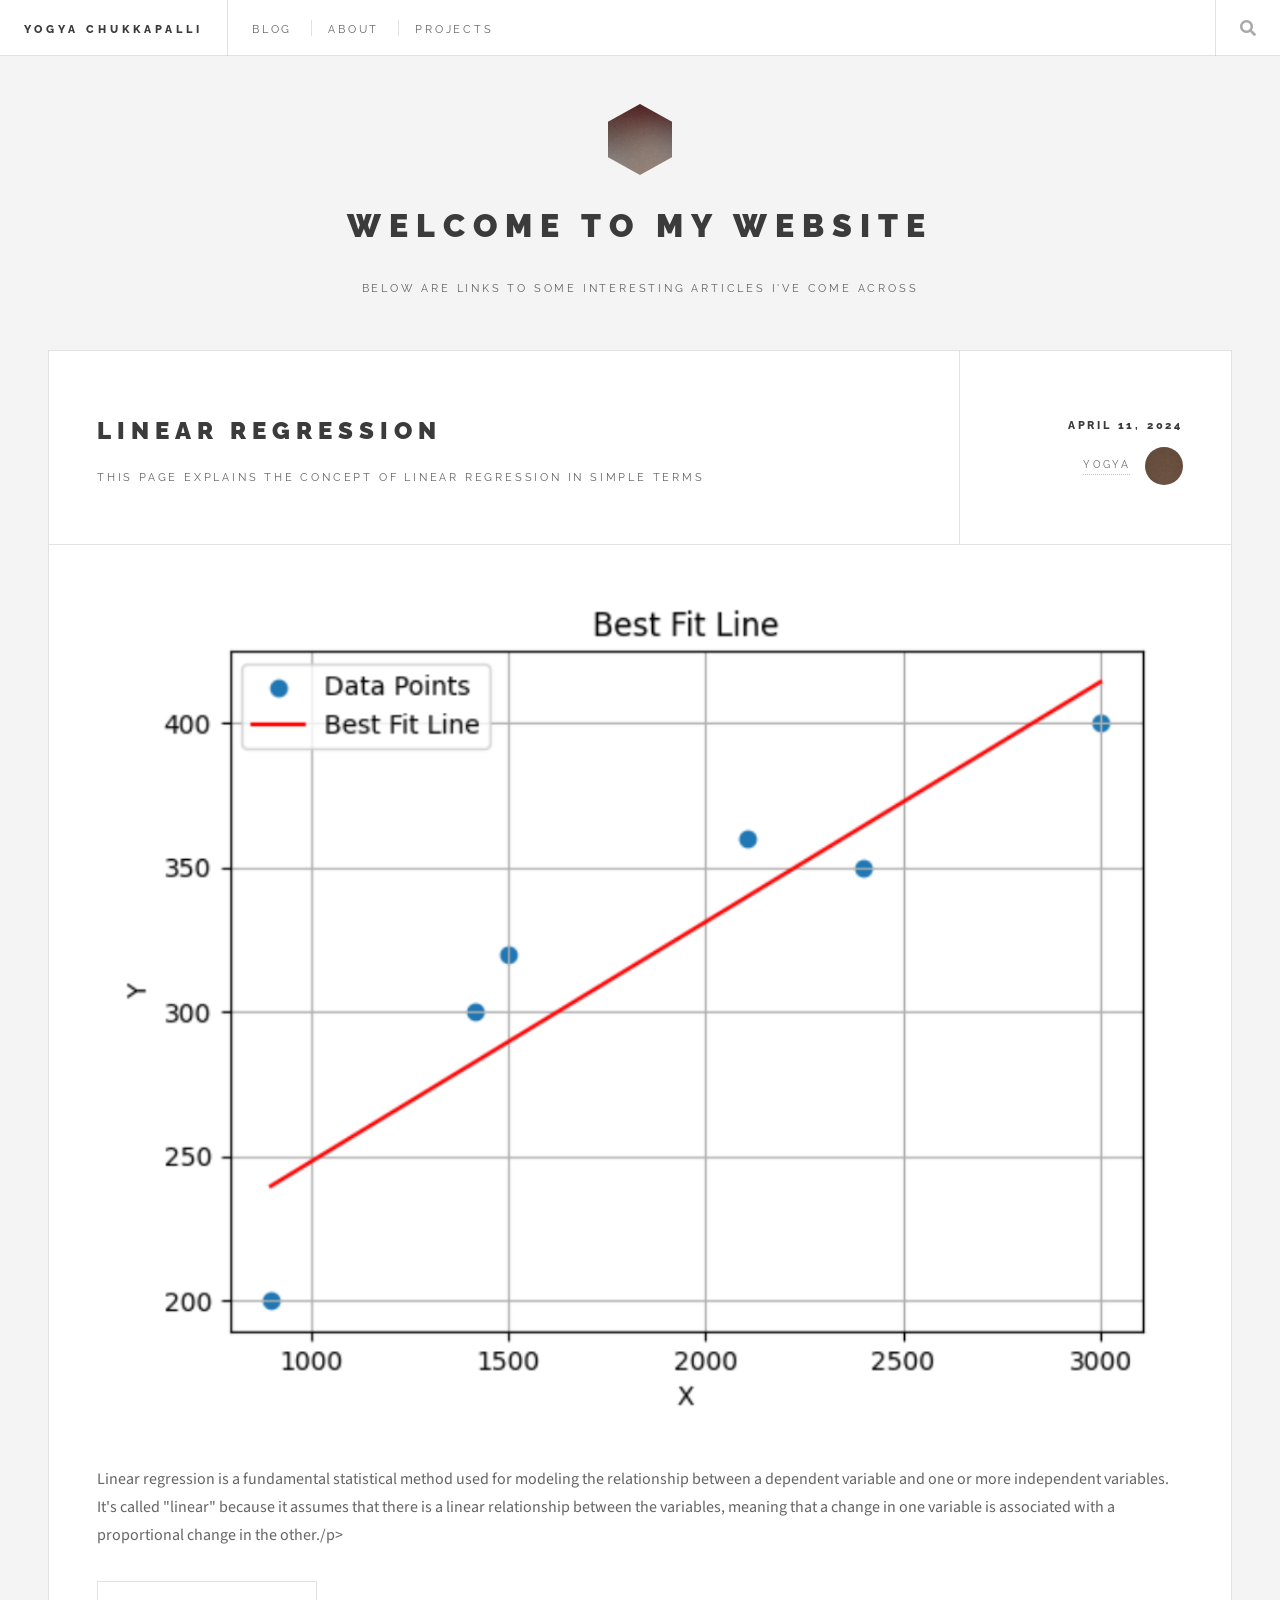
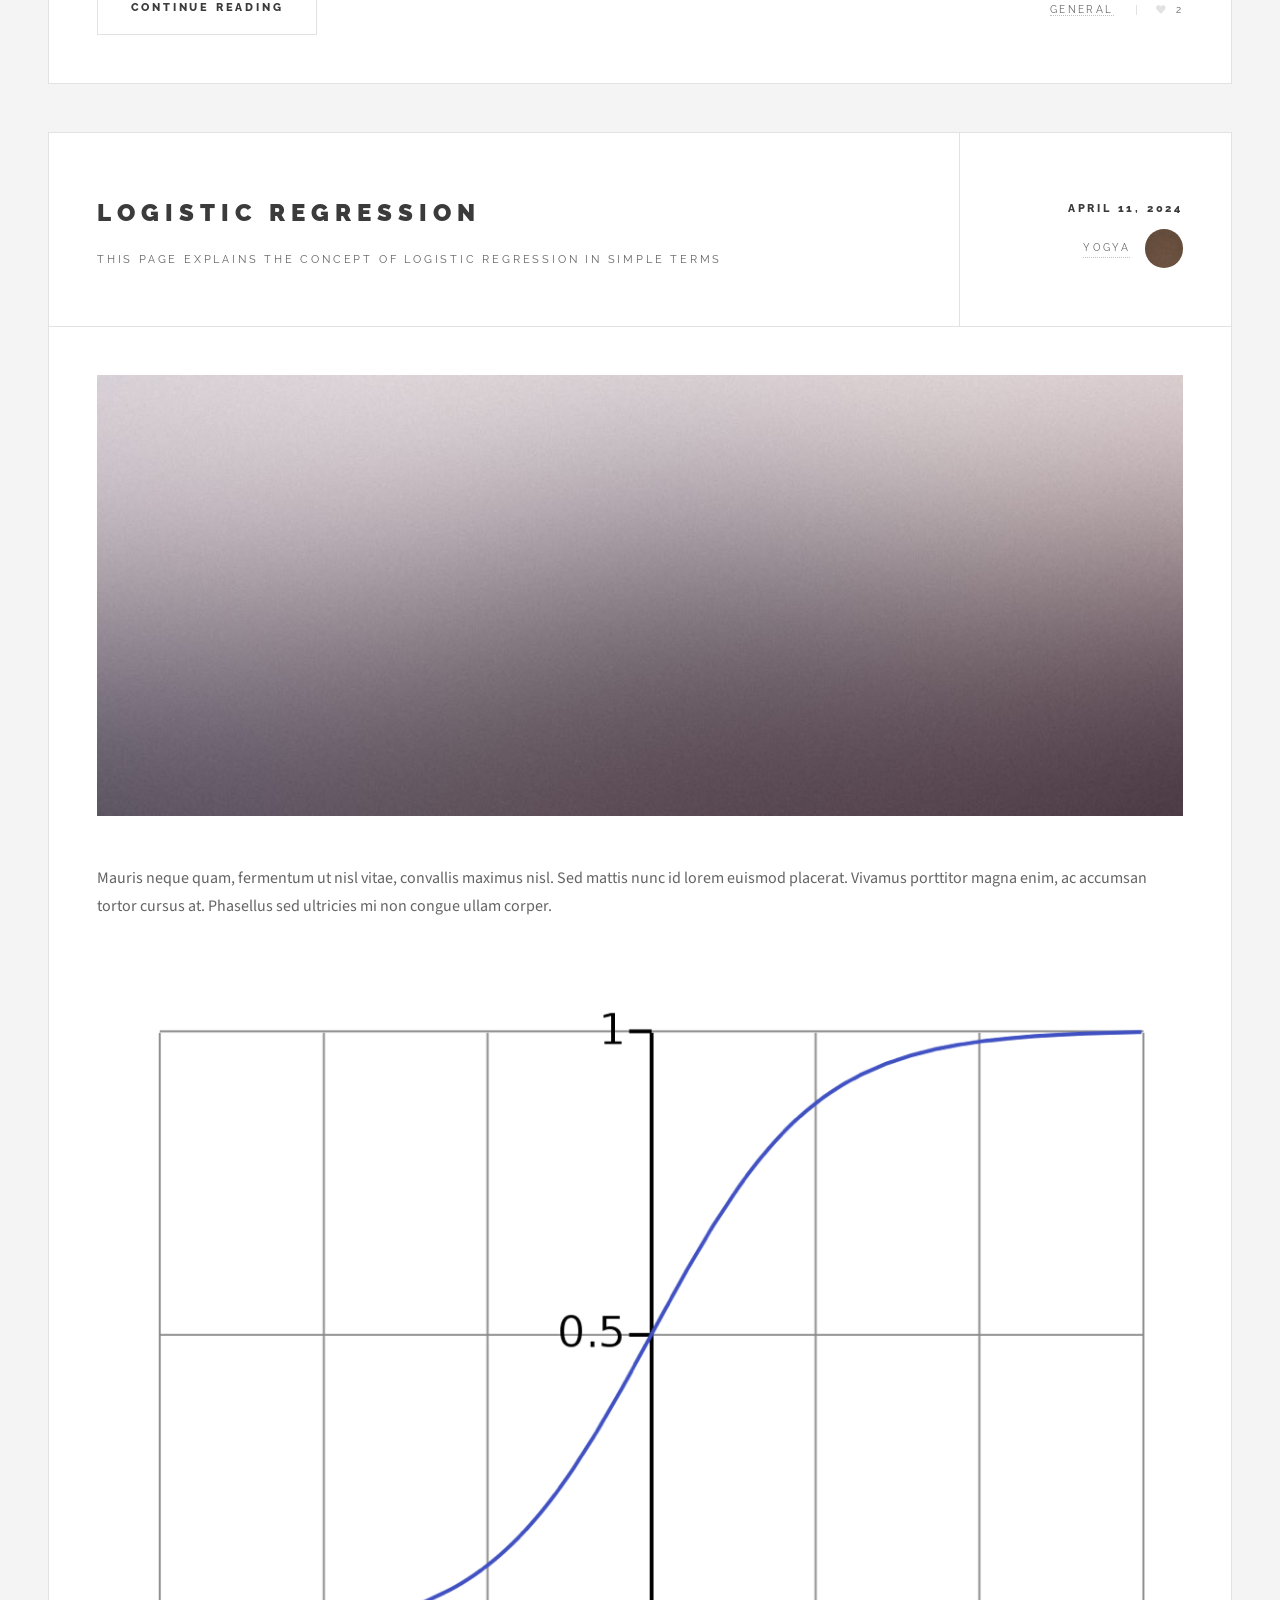
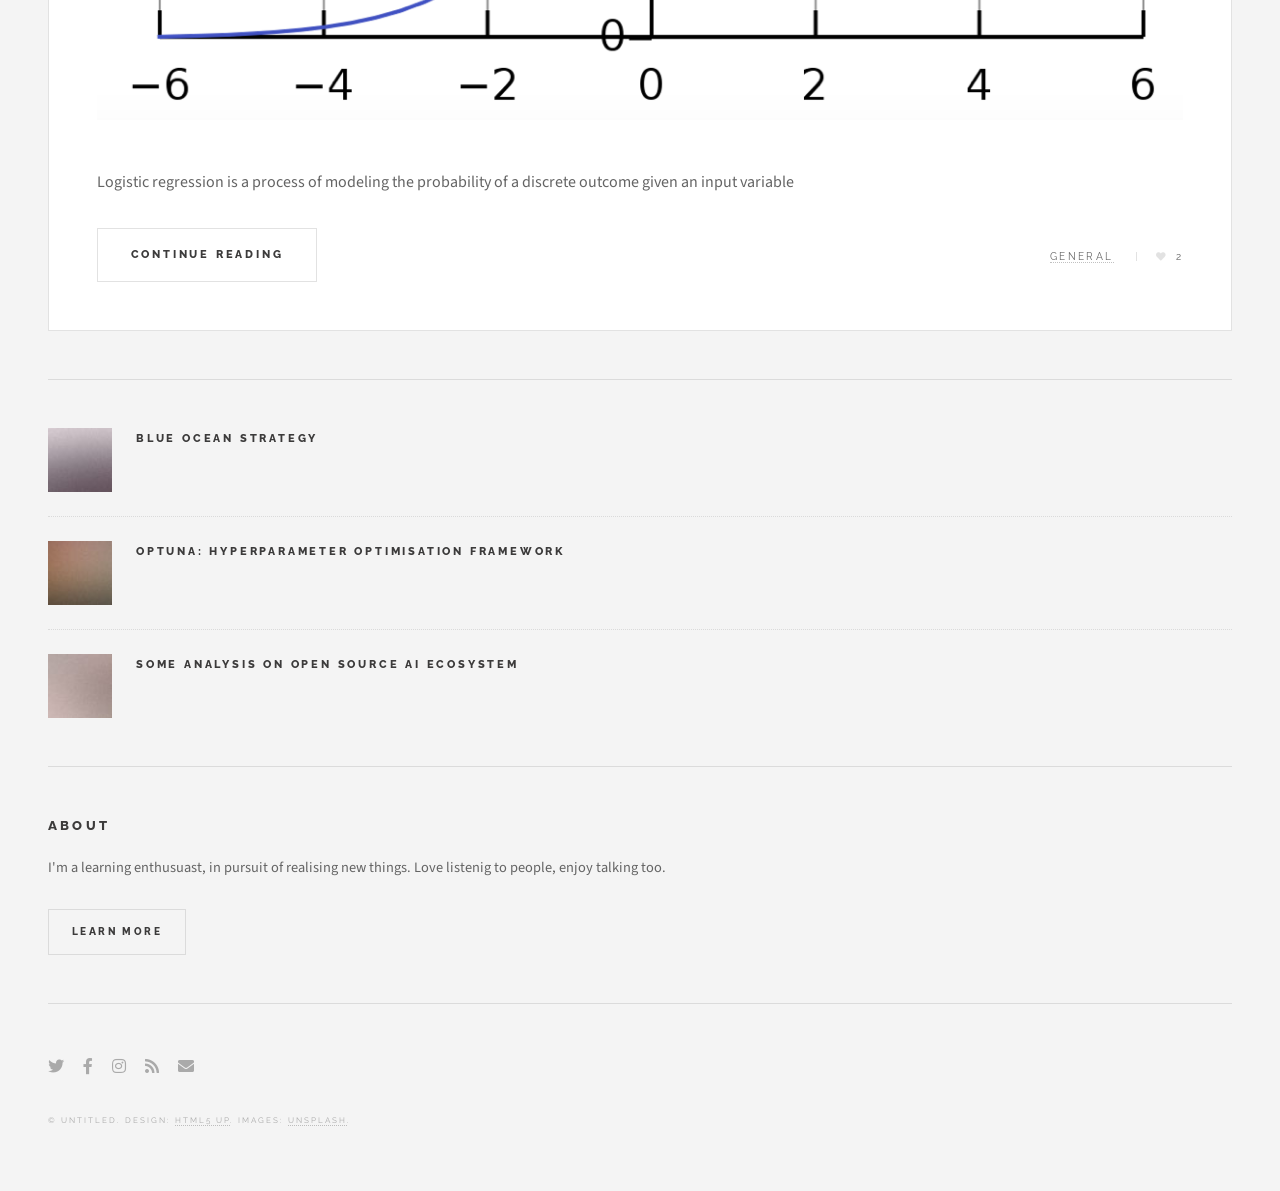
==== index.html @ 1f5ee99d "Update index.html" ====
<!DOCTYPE HTML>
<!--
	Future Imperfect by HTML5 UP
	html5up.net | @ajlkn
	Free for personal and commercial use under the CCA 3.0 license (html5up.net/license)
-->
<html>
	<head>
		<title>Yogya's Website</title>
		<meta charset="utf-8" />
		<meta name="viewport" content="width=device-width, initial-scale=1, user-scalable=no" />
		<link rel="stylesheet" href="assets/css/main.css" />
	</head>
	<body class="is-preload">

		<!-- Wrapper -->
			<div id="wrapper">

				<!-- Header -->
					<header id="header">
						<h1><a href="index.html">Yogya Chukkapalli</a></h1>
						<nav class="links">
							<ul>
								<li><a href="single.html">Blog</a></li>
								<li><a href="about.html">About</a></li>
								<li><a href="#">Projects</a></li>
							</ul>
						</nav>
						<nav class="main">
							<ul>
								<li class="search">
									<a class="fa-search" href="#search">Search</a>
									<form id="search" method="get" action="#">
										<input type="text" name="query" placeholder="Search" />
									</form>
								</li>
							</ul>
						</nav>
					</header>


				<!-- Main -->
					<div id="main">

						<!-- Post -->
							<article class="post">
								<header>
									<div class="title">
										<h2><a href="blog/eecsLinearRegression.html">Linear Regression</a></h2>
										<p>This page explains the concept of linear regression in simple terms</p>
									</div>
									<div class="meta">
										<time class="published" datetime="2024-04-11">April 11, 2024</time>
										<a href="#" class="author"><span class="name">Yogya</span><img src="images/avatar.jpg" alt="" /></a>
									</div>
								</header>
								<a href="blog/eecsLinearRegression.html" class="image featured"><img src="images/Lec1Plot2.png" alt="" /></a>
								<p>Linear regression is a fundamental statistical method used for modeling the relationship between a dependent variable and one or more independent variables. It's called "linear" because it assumes that there is a linear relationship between the variables, meaning that a change in one variable is associated with a proportional change in the other./p>
								<footer>
									<ul class="actions">
										<li><a href="blog/eecsLinearRegression.html" class="button large">Continue Reading</a></li>
									</ul>
									<ul class="stats">
										<li><a href="#">General</a></li>
										<li><a href="#" class="icon solid fa-heart">2</a></li>
									</ul>
								</footer>
							</article>
							<article class="post">
								<header>
									<div class="title">
										<h2><a href="blog/eecsLogisticRegression.html">Logistic Regression</a></h2>
										<p>This page explains the concept of logistic regression in simple terms</p>
									</div>
									<div class="meta">
										<time class="published" datetime="2024-04-11">April 11, 2024</time>
										<a href="#" class="author"><span class="name">Yogya</span><img src="images/avatar.jpg" alt="" /></a>
									</div>
								</header>
								<a href="single.html" class="image featured"><img src="images/pic02.jpg" alt="" /></a>
								<p>Mauris neque quam, fermentum ut nisl vitae, convallis maximus nisl. Sed mattis nunc id lorem euismod placerat. Vivamus porttitor magna enim, ac accumsan tortor cursus at. Phasellus sed ultricies mi non congue ullam corper.</p>
								<a href="blog/eecsLogisticRegression.html" class="image featured"><img src="images/Lec2Fig2.png" alt="sigmoid function" /></a>
								<p>Logistic regression is a process of modeling the probability of a discrete outcome given an input variable</p>
								<footer>
									<ul class="actions">
										<li><a href="blog/eecsLogisticRegression.html" class="button large">Continue Reading</a></li>
									</ul>
									<ul class="stats">
										<li><a href="#">General</a></li>
										<li><a href="#" class="icon solid fa-heart">2</a></li>
									</ul>
								</footer>
							</article>

				<!-- Sidebar -->
					<section id="sidebar">

						<!-- Intro -->
							<section id="intro">
								<a href="#" class="logo"><img src="images/logo.jpg" alt="" /></a>
								<header>
									<h2>Welcome to my website</h2>
									<p>Below are links to some interesting articles I've come across</a></p>
								</header>
							</section>

						<!-- Posts List -->
							<section>
								<ul class="posts">
									<li>
										<article>
											<header>
												<h3><a href="https://hbr.org/2004/10/blue-ocean-strategy">Blue Ocean Strategy</a></h3>
											</header>
											<a href="https://hbr.org/2004/10/blue-ocean-strategy" class="image"><img src="images/pic08.jpg" alt="" /></a>
										</article>
									</li>
									<li>
										<article>
											<header>
												<h3><a href="https://optuna.org">Optuna: Hyperparameter optimisation framework</a></h3>
											</header>
											<a href="https://optuna.org" class="image"><img src="images/pic09.jpg" alt="" /></a>
										</article>
									</li>
									<li>
										<article>
											<header>
												<h3><a href="https://huyenchip.com/2024/03/14/ai-oss.html">Some analysis on open source AI ecosystem</a></h3>
											</header>
											<a href="https://huyenchip.com/2024/03/14/ai-oss.html" class="image"><img src="images/pic10.jpg" alt="" /></a>
										</article>
									</li>
								</ul>
							</section>

						<!-- About -->
							<section class="blurb">
								<h2>About</h2>
								<p>I'm a learning enthusuast, in pursuit of realising new things. Love listenig to people, enjoy talking too.</p>
								<ul class="actions">
									<li><a href="#" class="button">Learn More</a></li>
								</ul>
							</section>

						<!-- Footer -->
							<section id="footer">
								<ul class="icons">
									<li><a href="#" class="icon brands fa-twitter"><span class="label">Twitter</span></a></li>
									<li><a href="#" class="icon brands fa-facebook-f"><span class="label">Facebook</span></a></li>
									<li><a href="#" class="icon brands fa-instagram"><span class="label">Instagram</span></a></li>
									<li><a href="#" class="icon solid fa-rss"><span class="label">RSS</span></a></li>
									<li><a href="#" class="icon solid fa-envelope"><span class="label">Email</span></a></li>
								</ul>
								<p class="copyright">&copy; Untitled. Design: <a href="http://html5up.net">HTML5 UP</a>. Images: <a href="http://unsplash.com">Unsplash</a>.</p>
							</section>

					</section>

			</div>

		<!-- Scripts -->
			<script src="assets/js/jquery.min.js"></script>
			<script src="assets/js/browser.min.js"></script>
			<script src="assets/js/breakpoints.min.js"></script>
			<script src="assets/js/util.js"></script>
			<script src="assets/js/main.js"></script>

	</body>
</html>
---- assets/css/main.css ----
@import url(fontawesome-all.min.css);
@import url("https://fonts.googleapis.com/css?family=Source+Sans+Pro:400,700|Raleway:400,800,900");

/*
	Future Imperfect by HTML5 UP
	html5up.net | @ajlkn
	Free for personal and commercial use under the CCA 3.0 license (html5up.net/license)
*/

html, body, div, span, applet, object,
iframe, h1, h2, h3, h4, h5, h6, p, blockquote,
pre, a, abbr, acronym, address, big, cite,
code, del, dfn, em, img, ins, kbd, q, s, samp,
small, strike, strong, sub, sup, tt, var, b,
u, i, center, dl, dt, dd, ol, ul, li, fieldset,
form, label, legend, table, caption, tbody,
tfoot, thead, tr, th, td, article, aside,
canvas, details, embed, figure, figcaption,
footer, header, hgroup, menu, nav, output, ruby,
section, summary, time, mark, audio, video {
	margin: 0;
	padding: 0;
	border: 0;
	font-size: 100%;
	font: inherit;
	vertical-align: baseline;}

article, aside, details, figcaption, figure,
footer, header, hgroup, menu, nav, section {
	display: block;}

body {
	line-height: 1;
}

ol, ul {
	list-style: none;
}

blockquote, q {
	quotes: none;
}

	blockquote:before, blockquote:after, q:before, q:after {
		content: '';
		content: none;
	}

table {
	border-collapse: collapse;
	border-spacing: 0;
}

body {
	-webkit-text-size-adjust: none;
}

mark {
	background-color: transparent;
	color: inherit;
}

input::-moz-focus-inner {
	border: 0;
	padding: 0;
}

input, select, textarea {
	-moz-appearance: none;
	-webkit-appearance: none;
	-ms-appearance: none;
	appearance: none;
}

/* Basic */

	@-ms-viewport {
		width: device-width;
	}

	body {
		-ms-overflow-style: scrollbar;
	}

	@media screen and (max-width: 480px) {

		html, body {
			min-width: 320px;
		}

	}

	html {
		box-sizing: border-box;
	}

	*, *:before, *:after {
		box-sizing: inherit;
	}

	body {
		background: #f4f4f4;
	}

		body.is-preload *, body.is-preload *:before, body.is-preload *:after {
			-moz-animation: none !important;
			-webkit-animation: none !important;
			-ms-animation: none !important;
			animation: none !important;
			-moz-transition: none !important;
			-webkit-transition: none !important;
			-ms-transition: none !important;
			transition: none !important;
		}

/* Type */

	body, input, select, textarea {
		color: #646464;
		font-family: "Source Sans Pro", Helvetica, sans-serif;
		font-size: 14pt;
		font-weight: 400;
		line-height: 1.75;
	}

		@media screen and (max-width: 1680px) {

			body, input, select, textarea {
				font-size: 12pt;
			}

		}

		@media screen and (max-width: 1280px) {

			body, input, select, textarea {
				font-size: 12pt;
			}

		}

		@media screen and (max-width: 980px) {

			body, input, select, textarea {
				font-size: 12pt;
			}

		}

		@media screen and (max-width: 736px) {

			body, input, select, textarea {
				font-size: 12pt;
			}

		}

		@media screen and (max-width: 480px) {

			body, input, select, textarea {
				font-size: 12pt;
			}

		}

	a {
		-moz-transition: color 0.2s ease, border-bottom-color 0.2s ease;
		-webkit-transition: color 0.2s ease, border-bottom-color 0.2s ease;
		-ms-transition: color 0.2s ease, border-bottom-color 0.2s ease;
		transition: color 0.2s ease, border-bottom-color 0.2s ease;
		border-bottom: dotted 1px rgba(160, 160, 160, 0.65);
		color: inherit;
		text-decoration: none;
	}

		a:before {
			-moz-transition: color 0.2s ease;
			-webkit-transition: color 0.2s ease;
			-ms-transition: color 0.2s ease;
			transition: color 0.2s ease;
		}

		a:hover {
			border-bottom-color: transparent;
			color: #2ebaae !important;
		}

			a:hover:before {
				color: #2ebaae !important;
			}

	strong, b {
		color: #3c3b3b;
		font-weight: 700;
	}

	em, i {
		font-style: italic;
	}

	p {
		margin: 0 0 2em 0;
	}

	h1, h2, h3, h4, h5, h6 {
		color: #3c3b3b;
		font-family: "Raleway", Helvetica, sans-serif;
		font-weight: 800;
		letter-spacing: 0.25em;
		line-height: 1.65;
		margin: 0 0 1em 0;
		text-transform: uppercase;
	}

		h1 a, h2 a, h3 a, h4 a, h5 a, h6 a {
			color: inherit;
			border-bottom: 0;
		}

	h2 {
		font-size: 1.1em;
	}

	h3 {
		font-size: 0.9em;
	}

	h4 {
		font-size: 0.7em;
	}

	h5 {
		font-size: 0.7em;
	}

	h6 {
		font-size: 0.7em;
	}

	sub {
		font-size: 0.8em;
		position: relative;
		top: 0.5em;
	}

	sup {
		font-size: 0.8em;
		position: relative;
		top: -0.5em;
	}

	blockquote {
		border-left: solid 4px rgba(160, 160, 160, 0.3);
		font-style: italic;
		margin: 0 0 2em 0;
		padding: 0.5em 0 0.5em 2em;
	}

	code {
		background: rgba(160, 160, 160, 0.075);
		border: solid 1px rgba(160, 160, 160, 0.3);
		font-family: "Courier New", monospace;
		font-size: 0.9em;
		margin: 0 0.25em;
		padding: 0.25em 0.65em;
	}

	pre {
		-webkit-overflow-scrolling: touch;
		font-family: "Courier New", monospace;
		font-size: 0.9em;
		margin: 0 0 2em 0;
	}

		pre code {
			display: block;
			line-height: 1.75em;
			padding: 1em 1.5em;
			overflow-x: auto;
		}

	hr {
		border: 0;
		border-bottom: solid 1px rgba(160, 160, 160, 0.3);
		margin: 2em 0;
	}

		hr.major {
			margin: 3em 0;
		}

	.align-left {
		text-align: left;
	}

	.align-center {
		text-align: center;
	}

	.align-right {
		text-align: right;
	}

/* Row */

	.row {
		display: flex;
		flex-wrap: wrap;
		box-sizing: border-box;
		align-items: stretch;
	}

		.row > * {
			box-sizing: border-box;
		}

		.row.gtr-uniform > * > :last-child {
			margin-bottom: 0;
		}

		.row.aln-left {
			justify-content: flex-start;
		}

		.row.aln-center {
			justify-content: center;
		}

		.row.aln-right {
			justify-content: flex-end;
		}

		.row.aln-top {
			align-items: flex-start;
		}

		.row.aln-middle {
			align-items: center;
		}

		.row.aln-bottom {
			align-items: flex-end;
		}

		.row > .imp {
			order: -1;
		}

		.row > .col-1 {
			width: 8.33333%;
		}

		.row > .off-1 {
			margin-left: 8.33333%;
		}

		.row > .col-2 {
			width: 16.66667%;
		}

		.row > .off-2 {
			margin-left: 16.66667%;
		}

		.row > .col-3 {
			width: 25%;
		}

		.row > .off-3 {
			margin-left: 25%;
		}

		.row > .col-4 {
			width: 33.33333%;
		}

		.row > .off-4 {
			margin-left: 33.33333%;
		}

		.row > .col-5 {
			width: 41.66667%;
		}

		.row > .off-5 {
			margin-left: 41.66667%;
		}

		.row > .col-6 {
			width: 50%;
		}

		.row > .off-6 {
			margin-left: 50%;
		}

		.row > .col-7 {
			width: 58.33333%;
		}

		.row > .off-7 {
			margin-left: 58.33333%;
		}

		.row > .col-8 {
			width: 66.66667%;
		}

		.row > .off-8 {
			margin-left: 66.66667%;
		}

		.row > .col-9 {
			width: 75%;
		}

		.row > .off-9 {
			margin-left: 75%;
		}

		.row > .col-10 {
			width: 83.33333%;
		}

		.row > .off-10 {
			margin-left: 83.33333%;
		}

		.row > .col-11 {
			width: 91.66667%;
		}

		.row > .off-11 {
			margin-left: 91.66667%;
		}

		.row > .col-12 {
			width: 100%;
		}

		.row > .off-12 {
			margin-left: 100%;
		}

		.row.gtr-0 {
			margin-top: 0;
			margin-left: 0em;
		}

			.row.gtr-0 > * {
				padding: 0 0 0 0em;
			}

			.row.gtr-0.gtr-uniform {
				margin-top: 0em;
			}

				.row.gtr-0.gtr-uniform > * {
					padding-top: 0em;
				}

		.row.gtr-25 {
			margin-top: 0;
			margin-left: -0.25em;
		}

			.row.gtr-25 > * {
				padding: 0 0 0 0.25em;
			}

			.row.gtr-25.gtr-uniform {
				margin-top: -0.25em;
			}

				.row.gtr-25.gtr-uniform > * {
					padding-top: 0.25em;
				}

		.row.gtr-50 {
			margin-top: 0;
			margin-left: -0.5em;
		}

			.row.gtr-50 > * {
				padding: 0 0 0 0.5em;
			}

			.row.gtr-50.gtr-uniform {
				margin-top: -0.5em;
			}

				.row.gtr-50.gtr-uniform > * {
					padding-top: 0.5em;
				}

		.row {
			margin-top: 0;
			margin-left: -1em;
		}

			.row > * {
				padding: 0 0 0 1em;
			}

			.row.gtr-uniform {
				margin-top: -1em;
			}

				.row.gtr-uniform > * {
					padding-top: 1em;
				}

		.row.gtr-150 {
			margin-top: 0;
			margin-left: -1.5em;
		}

			.row.gtr-150 > * {
				padding: 0 0 0 1.5em;
			}

			.row.gtr-150.gtr-uniform {
				margin-top: -1.5em;
			}

				.row.gtr-150.gtr-uniform > * {
					padding-top: 1.5em;
				}

		.row.gtr-200 {
			margin-top: 0;
			margin-left: -2em;
		}

			.row.gtr-200 > * {
				padding: 0 0 0 2em;
			}

			.row.gtr-200.gtr-uniform {
				margin-top: -2em;
			}

				.row.gtr-200.gtr-uniform > * {
					padding-top: 2em;
				}

		@media screen and (max-width: 1680px) {

			.row {
				display: flex;
				flex-wrap: wrap;
				box-sizing: border-box;
				align-items: stretch;
			}

				.row > * {
					box-sizing: border-box;
				}

				.row.gtr-uniform > * > :last-child {
					margin-bottom: 0;
				}

				.row.aln-left {
					justify-content: flex-start;
				}

				.row.aln-center {
					justify-content: center;
				}

				.row.aln-right {
					justify-content: flex-end;
				}

				.row.aln-top {
					align-items: flex-start;
				}

				.row.aln-middle {
					align-items: center;
				}

				.row.aln-bottom {
					align-items: flex-end;
				}

				.row > .imp-xlarge {
					order: -1;
				}

				.row > .col-1-xlarge {
					width: 8.33333%;
				}

				.row > .off-1-xlarge {
					margin-left: 8.33333%;
				}

				.row > .col-2-xlarge {
					width: 16.66667%;
				}

				.row > .off-2-xlarge {
					margin-left: 16.66667%;
				}

				.row > .col-3-xlarge {
					width: 25%;
				}

				.row > .off-3-xlarge {
					margin-left: 25%;
				}

				.row > .col-4-xlarge {
					width: 33.33333%;
				}

				.row > .off-4-xlarge {
					margin-left: 33.33333%;
				}

				.row > .col-5-xlarge {
					width: 41.66667%;
				}

				.row > .off-5-xlarge {
					margin-left: 41.66667%;
				}

				.row > .col-6-xlarge {
					width: 50%;
				}

				.row > .off-6-xlarge {
					margin-left: 50%;
				}

				.row > .col-7-xlarge {
					width: 58.33333%;
				}

				.row > .off-7-xlarge {
					margin-left: 58.33333%;
				}

				.row > .col-8-xlarge {
					width: 66.66667%;
				}

				.row > .off-8-xlarge {
					margin-left: 66.66667%;
				}

				.row > .col-9-xlarge {
					width: 75%;
				}

				.row > .off-9-xlarge {
					margin-left: 75%;
				}

				.row > .col-10-xlarge {
					width: 83.33333%;
				}

				.row > .off-10-xlarge {
					margin-left: 83.33333%;
				}

				.row > .col-11-xlarge {
					width: 91.66667%;
				}

				.row > .off-11-xlarge {
					margin-left: 91.66667%;
				}

				.row > .col-12-xlarge {
					width: 100%;
				}

				.row > .off-12-xlarge {
					margin-left: 100%;
				}

				.row.gtr-0 {
					margin-top: 0;
					margin-left: 0em;
				}

					.row.gtr-0 > * {
						padding: 0 0 0 0em;
					}

					.row.gtr-0.gtr-uniform {
						margin-top: 0em;
					}

						.row.gtr-0.gtr-uniform > * {
							padding-top: 0em;
						}

				.row.gtr-25 {
					margin-top: 0;
					margin-left: -0.25em;
				}

					.row.gtr-25 > * {
						padding: 0 0 0 0.25em;
					}

					.row.gtr-25.gtr-uniform {
						margin-top: -0.25em;
					}

						.row.gtr-25.gtr-uniform > * {
							padding-top: 0.25em;
						}

				.row.gtr-50 {
					margin-top: 0;
					margin-left: -0.5em;
				}

					.row.gtr-50 > * {
						padding: 0 0 0 0.5em;
					}

					.row.gtr-50.gtr-uniform {
						margin-top: -0.5em;
					}

						.row.gtr-50.gtr-uniform > * {
							padding-top: 0.5em;
						}

				.row {
					margin-top: 0;
					margin-left: -1em;
				}

					.row > * {
						padding: 0 0 0 1em;
					}

					.row.gtr-uniform {
						margin-top: -1em;
					}

						.row.gtr-uniform > * {
							padding-top: 1em;
						}

				.row.gtr-150 {
					margin-top: 0;
					margin-left: -1.5em;
				}

					.row.gtr-150 > * {
						padding: 0 0 0 1.5em;
					}

					.row.gtr-150.gtr-uniform {
						margin-top: -1.5em;
					}

						.row.gtr-150.gtr-uniform > * {
							padding-top: 1.5em;
						}

				.row.gtr-200 {
					margin-top: 0;
					margin-left: -2em;
				}

					.row.gtr-200 > * {
						padding: 0 0 0 2em;
					}

					.row.gtr-200.gtr-uniform {
						margin-top: -2em;
					}

						.row.gtr-200.gtr-uniform > * {
							padding-top: 2em;
						}

		}

		@media screen and (max-width: 1280px) {

			.row {
				display: flex;
				flex-wrap: wrap;
				box-sizing: border-box;
				align-items: stretch;
			}

				.row > * {
					box-sizing: border-box;
				}

				.row.gtr-uniform > * > :last-child {
					margin-bottom: 0;
				}

				.row.aln-left {
					justify-content: flex-start;
				}

				.row.aln-center {
					justify-content: center;
				}

				.row.aln-right {
					justify-content: flex-end;
				}

				.row.aln-top {
					align-items: flex-start;
				}

				.row.aln-middle {
					align-items: center;
				}

				.row.aln-bottom {
					align-items: flex-end;
				}

				.row > .imp-large {
					order: -1;
				}

				.row > .col-1-large {
					width: 8.33333%;
				}

				.row > .off-1-large {
					margin-left: 8.33333%;
				}

				.row > .col-2-large {
					width: 16.66667%;
				}

				.row > .off-2-large {
					margin-left: 16.66667%;
				}

				.row > .col-3-large {
					width: 25%;
				}

				.row > .off-3-large {
					margin-left: 25%;
				}

				.row > .col-4-large {
					width: 33.33333%;
				}

				.row > .off-4-large {
					margin-left: 33.33333%;
				}

				.row > .col-5-large {
					width: 41.66667%;
				}

				.row > .off-5-large {
					margin-left: 41.66667%;
				}

				.row > .col-6-large {
					width: 50%;
				}

				.row > .off-6-large {
					margin-left: 50%;
				}

				.row > .col-7-large {
					width: 58.33333%;
				}

				.row > .off-7-large {
					margin-left: 58.33333%;
				}

				.row > .col-8-large {
					width: 66.66667%;
				}

				.row > .off-8-large {
					margin-left: 66.66667%;
				}

				.row > .col-9-large {
					width: 75%;
				}

				.row > .off-9-large {
					margin-left: 75%;
				}

				.row > .col-10-large {
					width: 83.33333%;
				}

				.row > .off-10-large {
					margin-left: 83.33333%;
				}

				.row > .col-11-large {
					width: 91.66667%;
				}

				.row > .off-11-large {
					margin-left: 91.66667%;
				}

				.row > .col-12-large {
					width: 100%;
				}

				.row > .off-12-large {
					margin-left: 100%;
				}

				.row.gtr-0 {
					margin-top: 0;
					margin-left: 0em;
				}

					.row.gtr-0 > * {
						padding: 0 0 0 0em;
					}

					.row.gtr-0.gtr-uniform {
						margin-top: 0em;
					}

						.row.gtr-0.gtr-uniform > * {
							padding-top: 0em;
						}

				.row.gtr-25 {
					margin-top: 0;
					margin-left: -0.25em;
				}

					.row.gtr-25 > * {
						padding: 0 0 0 0.25em;
					}

					.row.gtr-25.gtr-uniform {
						margin-top: -0.25em;
					}

						.row.gtr-25.gtr-uniform > * {
							padding-top: 0.25em;
						}

				.row.gtr-50 {
					margin-top: 0;
					margin-left: -0.5em;
				}

					.row.gtr-50 > * {
						padding: 0 0 0 0.5em;
					}

					.row.gtr-50.gtr-uniform {
						margin-top: -0.5em;
					}

						.row.gtr-50.gtr-uniform > * {
							padding-top: 0.5em;
						}

				.row {
					margin-top: 0;
					margin-left: -1em;
				}

					.row > * {
						padding: 0 0 0 1em;
					}

					.row.gtr-uniform {
						margin-top: -1em;
					}

						.row.gtr-uniform > * {
							padding-top: 1em;
						}

				.row.gtr-150 {
					margin-top: 0;
					margin-left: -1.5em;
				}

					.row.gtr-150 > * {
						padding: 0 0 0 1.5em;
					}

					.row.gtr-150.gtr-uniform {
						margin-top: -1.5em;
					}

						.row.gtr-150.gtr-uniform > * {
							padding-top: 1.5em;
						}

				.row.gtr-200 {
					margin-top: 0;
					margin-left: -2em;
				}

					.row.gtr-200 > * {
						padding: 0 0 0 2em;
					}

					.row.gtr-200.gtr-uniform {
						margin-top: -2em;
					}

						.row.gtr-200.gtr-uniform > * {
							padding-top: 2em;
						}

		}

		@media screen and (max-width: 980px) {

			.row {
				display: flex;
				flex-wrap: wrap;
				box-sizing: border-box;
				align-items: stretch;
			}

				.row > * {
					box-sizing: border-box;
				}

				.row.gtr-uniform > * > :last-child {
					margin-bottom: 0;
				}

				.row.aln-left {
					justify-content: flex-start;
				}

				.row.aln-center {
					justify-content: center;
				}

				.row.aln-right {
					justify-content: flex-end;
				}

				.row.aln-top {
					align-items: flex-start;
				}

				.row.aln-middle {
					align-items: center;
				}

				.row.aln-bottom {
					align-items: flex-end;
				}

				.row > .imp-medium {
					order: -1;
				}

				.row > .col-1-medium {
					width: 8.33333%;
				}

				.row > .off-1-medium {
					margin-left: 8.33333%;
				}

				.row > .col-2-medium {
					width: 16.66667%;
				}

				.row > .off-2-medium {
					margin-left: 16.66667%;
				}

				.row > .col-3-medium {
					width: 25%;
				}

				.row > .off-3-medium {
					margin-left: 25%;
				}

				.row > .col-4-medium {
					width: 33.33333%;
				}

				.row > .off-4-medium {
					margin-left: 33.33333%;
				}

				.row > .col-5-medium {
					width: 41.66667%;
				}

				.row > .off-5-medium {
					margin-left: 41.66667%;
				}

				.row > .col-6-medium {
					width: 50%;
				}

				.row > .off-6-medium {
					margin-left: 50%;
				}

				.row > .col-7-medium {
					width: 58.33333%;
				}

				.row > .off-7-medium {
					margin-left: 58.33333%;
				}

				.row > .col-8-medium {
					width: 66.66667%;
				}

				.row > .off-8-medium {
					margin-left: 66.66667%;
				}

				.row > .col-9-medium {
					width: 75%;
				}

				.row > .off-9-medium {
					margin-left: 75%;
				}

				.row > .col-10-medium {
					width: 83.33333%;
				}

				.row > .off-10-medium {
					margin-left: 83.33333%;
				}

				.row > .col-11-medium {
					width: 91.66667%;
				}

				.row > .off-11-medium {
					margin-left: 91.66667%;
				}

				.row > .col-12-medium {
					width: 100%;
				}

				.row > .off-12-medium {
					margin-left: 100%;
				}

				.row.gtr-0 {
					margin-top: 0;
					margin-left: 0em;
				}

					.row.gtr-0 > * {
						padding: 0 0 0 0em;
					}

					.row.gtr-0.gtr-uniform {
						margin-top: 0em;
					}

						.row.gtr-0.gtr-uniform > * {
							padding-top: 0em;
						}

				.row.gtr-25 {
					margin-top: 0;
					margin-left: -0.25em;
				}

					.row.gtr-25 > * {
						padding: 0 0 0 0.25em;
					}

					.row.gtr-25.gtr-uniform {
						margin-top: -0.25em;
					}

						.row.gtr-25.gtr-uniform > * {
							padding-top: 0.25em;
						}

				.row.gtr-50 {
					margin-top: 0;
					margin-left: -0.5em;
				}

					.row.gtr-50 > * {
						padding: 0 0 0 0.5em;
					}

					.row.gtr-50.gtr-uniform {
						margin-top: -0.5em;
					}

						.row.gtr-50.gtr-uniform > * {
							padding-top: 0.5em;
						}

				.row {
					margin-top: 0;
					margin-left: -1em;
				}

					.row > * {
						padding: 0 0 0 1em;
					}

					.row.gtr-uniform {
						margin-top: -1em;
					}

						.row.gtr-uniform > * {
							padding-top: 1em;
						}

				.row.gtr-150 {
					margin-top: 0;
					margin-left: -1.5em;
				}

					.row.gtr-150 > * {
						padding: 0 0 0 1.5em;
					}

					.row.gtr-150.gtr-uniform {
						margin-top: -1.5em;
					}

						.row.gtr-150.gtr-uniform > * {
							padding-top: 1.5em;
						}

				.row.gtr-200 {
					margin-top: 0;
					margin-left: -2em;
				}

					.row.gtr-200 > * {
						padding: 0 0 0 2em;
					}

					.row.gtr-200.gtr-uniform {
						margin-top: -2em;
					}

						.row.gtr-200.gtr-uniform > * {
							padding-top: 2em;
						}

		}

		@media screen and (max-width: 736px) {

			.row {
				display: flex;
				flex-wrap: wrap;
				box-sizing: border-box;
				align-items: stretch;
			}

				.row > * {
					box-sizing: border-box;
				}

				.row.gtr-uniform > * > :last-child {
					margin-bottom: 0;
				}

				.row.aln-left {
					justify-content: flex-start;
				}

				.row.aln-center {
					justify-content: center;
				}

				.row.aln-right {
					justify-content: flex-end;
				}

				.row.aln-top {
					align-items: flex-start;
				}

				.row.aln-middle {
					align-items: center;
				}

				.row.aln-bottom {
					align-items: flex-end;
				}

				.row > .imp-small {
					order: -1;
				}

				.row > .col-1-small {
					width: 8.33333%;
				}

				.row > .off-1-small {
					margin-left: 8.33333%;
				}

				.row > .col-2-small {
					width: 16.66667%;
				}

				.row > .off-2-small {
					margin-left: 16.66667%;
				}

				.row > .col-3-small {
					width: 25%;
				}

				.row > .off-3-small {
					margin-left: 25%;
				}

				.row > .col-4-small {
					width: 33.33333%;
				}

				.row > .off-4-small {
					margin-left: 33.33333%;
				}

				.row > .col-5-small {
					width: 41.66667%;
				}

				.row > .off-5-small {
					margin-left: 41.66667%;
				}

				.row > .col-6-small {
					width: 50%;
				}

				.row > .off-6-small {
					margin-left: 50%;
				}

				.row > .col-7-small {
					width: 58.33333%;
				}

				.row > .off-7-small {
					margin-left: 58.33333%;
				}

				.row > .col-8-small {
					width: 66.66667%;
				}

				.row > .off-8-small {
					margin-left: 66.66667%;
				}

				.row > .col-9-small {
					width: 75%;
				}

				.row > .off-9-small {
					margin-left: 75%;
				}

				.row > .col-10-small {
					width: 83.33333%;
				}

				.row > .off-10-small {
					margin-left: 83.33333%;
				}

				.row > .col-11-small {
					width: 91.66667%;
				}

				.row > .off-11-small {
					margin-left: 91.66667%;
				}

				.row > .col-12-small {
					width: 100%;
				}

				.row > .off-12-small {
					margin-left: 100%;
				}

				.row.gtr-0 {
					margin-top: 0;
					margin-left: 0em;
				}

					.row.gtr-0 > * {
						padding: 0 0 0 0em;
					}

					.row.gtr-0.gtr-uniform {
						margin-top: 0em;
					}

						.row.gtr-0.gtr-uniform > * {
							padding-top: 0em;
						}

				.row.gtr-25 {
					margin-top: 0;
					margin-left: -0.25em;
				}

					.row.gtr-25 > * {
						padding: 0 0 0 0.25em;
					}

					.row.gtr-25.gtr-uniform {
						margin-top: -0.25em;
					}

						.row.gtr-25.gtr-uniform > * {
							padding-top: 0.25em;
						}

				.row.gtr-50 {
					margin-top: 0;
					margin-left: -0.5em;
				}

					.row.gtr-50 > * {
						padding: 0 0 0 0.5em;
					}

					.row.gtr-50.gtr-uniform {
						margin-top: -0.5em;
					}

						.row.gtr-50.gtr-uniform > * {
							padding-top: 0.5em;
						}

				.row {
					margin-top: 0;
					margin-left: -1em;
				}

					.row > * {
						padding: 0 0 0 1em;
					}

					.row.gtr-uniform {
						margin-top: -1em;
					}

						.row.gtr-uniform > * {
							padding-top: 1em;
						}

				.row.gtr-150 {
					margin-top: 0;
					margin-left: -1.5em;
				}

					.row.gtr-150 > * {
						padding: 0 0 0 1.5em;
					}

					.row.gtr-150.gtr-uniform {
						margin-top: -1.5em;
					}

						.row.gtr-150.gtr-uniform > * {
							padding-top: 1.5em;
						}

				.row.gtr-200 {
					margin-top: 0;
					margin-left: -2em;
				}

					.row.gtr-200 > * {
						padding: 0 0 0 2em;
					}

					.row.gtr-200.gtr-uniform {
						margin-top: -2em;
					}

						.row.gtr-200.gtr-uniform > * {
							padding-top: 2em;
						}

		}

		@media screen and (max-width: 480px) {

			.row {
				display: flex;
				flex-wrap: wrap;
				box-sizing: border-box;
				align-items: stretch;
			}

				.row > * {
					box-sizing: border-box;
				}

				.row.gtr-uniform > * > :last-child {
					margin-bottom: 0;
				}

				.row.aln-left {
					justify-content: flex-start;
				}

				.row.aln-center {
					justify-content: center;
				}

				.row.aln-right {
					justify-content: flex-end;
				}

				.row.aln-top {
					align-items: flex-start;
				}

				.row.aln-middle {
					align-items: center;
				}

				.row.aln-bottom {
					align-items: flex-end;
				}

				.row > .imp-xsmall {
					order: -1;
				}

				.row > .col-1-xsmall {
					width: 8.33333%;
				}

				.row > .off-1-xsmall {
					margin-left: 8.33333%;
				}

				.row > .col-2-xsmall {
					width: 16.66667%;
				}

				.row > .off-2-xsmall {
					margin-left: 16.66667%;
				}

				.row > .col-3-xsmall {
					width: 25%;
				}

				.row > .off-3-xsmall {
					margin-left: 25%;
				}

				.row > .col-4-xsmall {
					width: 33.33333%;
				}

				.row > .off-4-xsmall {
					margin-left: 33.33333%;
				}

				.row > .col-5-xsmall {
					width: 41.66667%;
				}

				.row > .off-5-xsmall {
					margin-left: 41.66667%;
				}

				.row > .col-6-xsmall {
					width: 50%;
				}

				.row > .off-6-xsmall {
					margin-left: 50%;
				}

				.row > .col-7-xsmall {
					width: 58.33333%;
				}

				.row > .off-7-xsmall {
					margin-left: 58.33333%;
				}

				.row > .col-8-xsmall {
					width: 66.66667%;
				}

				.row > .off-8-xsmall {
					margin-left: 66.66667%;
				}

				.row > .col-9-xsmall {
					width: 75%;
				}

				.row > .off-9-xsmall {
					margin-left: 75%;
				}

				.row > .col-10-xsmall {
					width: 83.33333%;
				}

				.row > .off-10-xsmall {
					margin-left: 83.33333%;
				}

				.row > .col-11-xsmall {
					width: 91.66667%;
				}

				.row > .off-11-xsmall {
					margin-left: 91.66667%;
				}

				.row > .col-12-xsmall {
					width: 100%;
				}

				.row > .off-12-xsmall {
					margin-left: 100%;
				}

				.row.gtr-0 {
					margin-top: 0;
					margin-left: 0em;
				}

					.row.gtr-0 > * {
						padding: 0 0 0 0em;
					}

					.row.gtr-0.gtr-uniform {
						margin-top: 0em;
					}

						.row.gtr-0.gtr-uniform > * {
							padding-top: 0em;
						}

				.row.gtr-25 {
					margin-top: 0;
					margin-left: -0.25em;
				}

					.row.gtr-25 > * {
						padding: 0 0 0 0.25em;
					}

					.row.gtr-25.gtr-uniform {
						margin-top: -0.25em;
					}

						.row.gtr-25.gtr-uniform > * {
							padding-top: 0.25em;
						}

				.row.gtr-50 {
					margin-top: 0;
					margin-left: -0.5em;
				}

					.row.gtr-50 > * {
						padding: 0 0 0 0.5em;
					}

					.row.gtr-50.gtr-uniform {
						margin-top: -0.5em;
					}

						.row.gtr-50.gtr-uniform > * {
							padding-top: 0.5em;
						}

				.row {
					margin-top: 0;
					margin-left: -1em;
				}

					.row > * {
						padding: 0 0 0 1em;
					}

					.row.gtr-uniform {
						margin-top: -1em;
					}

						.row.gtr-uniform > * {
							padding-top: 1em;
						}

				.row.gtr-150 {
					margin-top: 0;
					margin-left: -1.5em;
				}

					.row.gtr-150 > * {
						padding: 0 0 0 1.5em;
					}

					.row.gtr-150.gtr-uniform {
						margin-top: -1.5em;
					}

						.row.gtr-150.gtr-uniform > * {
							padding-top: 1.5em;
						}

				.row.gtr-200 {
					margin-top: 0;
					margin-left: -2em;
				}

					.row.gtr-200 > * {
						padding: 0 0 0 2em;
					}

					.row.gtr-200.gtr-uniform {
						margin-top: -2em;
					}

						.row.gtr-200.gtr-uniform > * {
							padding-top: 2em;
						}

		}

/* Author */

	.author {
		display: -moz-flex;
		display: -webkit-flex;
		display: -ms-flex;
		display: flex;
		-moz-flex-direction: row;
		-webkit-flex-direction: row;
		-ms-flex-direction: row;
		flex-direction: row;
		-moz-align-items: center;
		-webkit-align-items: center;
		-ms-align-items: center;
		align-items: center;
		-moz-justify-content: -moz-flex-end;
		-webkit-justify-content: -webkit-flex-end;
		-ms-justify-content: -ms-flex-end;
		justify-content: flex-end;
		border-bottom: 0;
		font-family: "Raleway", Helvetica, sans-serif;
		font-size: 0.6em;
		font-weight: 400;
		letter-spacing: 0.25em;
		text-transform: uppercase;
		white-space: nowrap;
	}

		.author .name {
			-moz-transition: border-bottom-color 0.2s ease;
			-webkit-transition: border-bottom-color 0.2s ease;
			-ms-transition: border-bottom-color 0.2s ease;
			transition: border-bottom-color 0.2s ease;
			border-bottom: dotted 1px rgba(160, 160, 160, 0.65);
			display: block;
			margin: 0 1.5em 0 0;
		}

		.author img {
			border-radius: 100%;
			display: block;
			width: 4em;
		}

		.author:hover .name {
			border-bottom-color: transparent;
		}

/* Blurb */

	.blurb h2 {
		font-size: 0.8em;
		margin: 0 0 1.5em 0;
	}

	.blurb h3 {
		font-size: 0.7em;
	}

	.blurb p {
		font-size: 0.9em;
	}

/* Box */

	.box {
		border: solid 1px rgba(160, 160, 160, 0.3);
		margin-bottom: 2em;
		padding: 1.5em;
	}

		.box > :last-child,
		.box > :last-child > :last-child,
		.box > :last-child > :last-child > :last-child {
			margin-bottom: 0;
		}

		.box.alt {
			border: 0;
			border-radius: 0;
			padding: 0;
		}

/* Button */

	input[type="submit"],
	input[type="reset"],
	input[type="button"],
	button,
	.button {
		-moz-appearance: none;
		-webkit-appearance: none;
		-ms-appearance: none;
		appearance: none;
		-moz-transition: background-color 0.2s ease, box-shadow 0.2s ease, color 0.2s ease;
		-webkit-transition: background-color 0.2s ease, box-shadow 0.2s ease, color 0.2s ease;
		-ms-transition: background-color 0.2s ease, box-shadow 0.2s ease, color 0.2s ease;
		transition: background-color 0.2s ease, box-shadow 0.2s ease, color 0.2s ease;
		background-color: transparent;
		border: 0;
		box-shadow: inset 0 0 0 1px rgba(160, 160, 160, 0.3);
		color: #3c3b3b !important;
		cursor: pointer;
		display: inline-block;
		font-family: "Raleway", Helvetica, sans-serif;
		font-size: 0.6em;
		font-weight: 800;
		height: 4.8125em;
		letter-spacing: 0.25em;
		line-height: 4.8125em;
		padding: 0 2.5em;
		text-align: center;
		text-decoration: none;
		text-transform: uppercase;
		white-space: nowrap;
	}

		input[type="submit"]:hover,
		input[type="reset"]:hover,
		input[type="button"]:hover,
		button:hover,
		.button:hover {
			box-shadow: inset 0 0 0 1px #2ebaae;
			color: #2ebaae !important;
		}

			input[type="submit"]:hover:active,
			input[type="reset"]:hover:active,
			input[type="button"]:hover:active,
			button:hover:active,
			.button:hover:active {
				background-color: rgba(46, 186, 174, 0.05);
			}

		input[type="submit"]:before, input[type="submit"]:after,
		input[type="reset"]:before,
		input[type="reset"]:after,
		input[type="button"]:before,
		input[type="button"]:after,
		button:before,
		button:after,
		.button:before,
		.button:after {
			color: #aaaaaa;
			position: relative;
		}

		input[type="submit"]:before,
		input[type="reset"]:before,
		input[type="button"]:before,
		button:before,
		.button:before {
			left: -1em;
			padding: 0 0 0 0.75em;
		}

		input[type="submit"]:after,
		input[type="reset"]:after,
		input[type="button"]:after,
		button:after,
		.button:after {
			left: 1em;
			padding: 0 0.75em 0 0;
		}

		input[type="submit"].fit,
		input[type="reset"].fit,
		input[type="button"].fit,
		button.fit,
		.button.fit {
			width: 100%;
		}

		input[type="submit"].large,
		input[type="reset"].large,
		input[type="button"].large,
		button.large,
		.button.large {
			font-size: 0.7em;
			padding: 0 3em;
		}

		input[type="submit"].small,
		input[type="reset"].small,
		input[type="button"].small,
		button.small,
		.button.small {
			font-size: 0.5em;
		}

		input[type="submit"].disabled, input[type="submit"]:disabled,
		input[type="reset"].disabled,
		input[type="reset"]:disabled,
		input[type="button"].disabled,
		input[type="button"]:disabled,
		button.disabled,
		button:disabled,
		.button.disabled,
		.button:disabled {
			pointer-events: none;
			color: rgba(160, 160, 160, 0.3) !important;
		}

			input[type="submit"].disabled:before, input[type="submit"]:disabled:before,
			input[type="reset"].disabled:before,
			input[type="reset"]:disabled:before,
			input[type="button"].disabled:before,
			input[type="button"]:disabled:before,
			button.disabled:before,
			button:disabled:before,
			.button.disabled:before,
			.button:disabled:before {
				color: rgba(160, 160, 160, 0.3) !important;
			}

/* Form */

	form {
		margin: 0 0 2em 0;
	}

		form.search {
			text-decoration: none;
			position: relative;
		}

			form.search:before {
				-moz-osx-font-smoothing: grayscale;
				-webkit-font-smoothing: antialiased;
				display: inline-block;
				font-style: normal;
				font-variant: normal;
				text-rendering: auto;
				line-height: 1;
				text-transform: none !important;
				font-family: 'Font Awesome 5 Free';
				font-weight: 900;
			}

			form.search:before {
				color: #aaaaaa;
				content: '\f002';
				display: block;
				height: 2.75em;
				left: 0;
				line-height: 2.75em;
				position: absolute;
				text-align: center;
				top: 0;
				width: 2.5em;
			}

			form.search > input:first-child {
				padding-left: 2.5em;
			}

	label {
		color: #3c3b3b;
		display: block;
		font-size: 0.9em;
		font-weight: 700;
		margin: 0 0 1em 0;
	}

	input[type="text"],
	input[type="password"],
	input[type="email"],
	input[type="tel"],
	select,
	textarea {
		-moz-appearance: none;
		-webkit-appearance: none;
		-ms-appearance: none;
		appearance: none;
		background: rgba(160, 160, 160, 0.075);
		border: none;
		border: solid 1px rgba(160, 160, 160, 0.3);
		border-radius: 0;
		color: inherit;
		display: block;
		outline: 0;
		padding: 0 1em;
		text-decoration: none;
		width: 100%;
	}

		input[type="text"]:invalid,
		input[type="password"]:invalid,
		input[type="email"]:invalid,
		input[type="tel"]:invalid,
		select:invalid,
		textarea:invalid {
			box-shadow: none;
		}

		input[type="text"]:focus,
		input[type="password"]:focus,
		input[type="email"]:focus,
		input[type="tel"]:focus,
		select:focus,
		textarea:focus {
			border-color: #2ebaae;
			box-shadow: inset 0 0 0 1px #2ebaae;
		}

	.select-wrapper {
		text-decoration: none;
		display: block;
		position: relative;
	}

		.select-wrapper:before {
			-moz-osx-font-smoothing: grayscale;
			-webkit-font-smoothing: antialiased;
			display: inline-block;
			font-style: normal;
			font-variant: normal;
			text-rendering: auto;
			line-height: 1;
			text-transform: none !important;
			font-family: 'Font Awesome 5 Free';
			font-weight: 900;
		}

		.select-wrapper:before {
			color: rgba(160, 160, 160, 0.3);
			content: '\f078';
			display: block;
			height: 2.75em;
			line-height: 2.75em;
			pointer-events: none;
			position: absolute;
			right: 0;
			text-align: center;
			top: 0;
			width: 2.75em;
		}

		.select-wrapper select::-ms-expand {
			display: none;
		}

	select {
		background-image: url("data:image/svg+xml;charset=utf8,%3Csvg xmlns='http://www.w3.org/2000/svg' width='40' height='40' preserveAspectRatio='none' viewBox='0 0 40 40'%3E%3Cpath d='M9.4,12.3l10.4,10.4l10.4-10.4c0.2-0.2,0.5-0.4,0.9-0.4c0.3,0,0.6,0.1,0.9,0.4l3.3,3.3c0.2,0.2,0.4,0.5,0.4,0.9 c0,0.4-0.1,0.6-0.4,0.9L20.7,31.9c-0.2,0.2-0.5,0.4-0.9,0.4c-0.3,0-0.6-0.1-0.9-0.4L4.3,17.3c-0.2-0.2-0.4-0.5-0.4-0.9 c0-0.4,0.1-0.6,0.4-0.9l3.3-3.3c0.2-0.2,0.5-0.4,0.9-0.4S9.1,12.1,9.4,12.3z' fill='rgba(160, 160, 160, 0.3)' /%3E%3C/svg%3E");
		background-size: 1.25rem;
		background-repeat: no-repeat;
		background-position: calc(100% - 1rem) center;
		height: 2.75em;
		padding-right: 2.75em;
		text-overflow: ellipsis;
	}

		select option {
			color: #3c3b3b;
			background: #ffffff;
		}

		select:focus::-ms-value {
			background-color: transparent;
		}

		select::-ms-expand {
			display: none;
		}

	input[type="text"],
	input[type="password"],
	input[type="email"],
	select {
		height: 2.75em;
	}

	textarea {
		padding: 0.75em 1em;
	}

	input[type="checkbox"],
	input[type="radio"] {
		-moz-appearance: none;
		-webkit-appearance: none;
		-ms-appearance: none;
		appearance: none;
		display: block;
		float: left;
		margin-right: -2em;
		opacity: 0;
		width: 1em;
		z-index: -1;
	}

		input[type="checkbox"] + label,
		input[type="radio"] + label {
			text-decoration: none;
			color: #646464;
			cursor: pointer;
			display: inline-block;
			font-size: 1em;
			font-weight: 400;
			padding-left: 2.4em;
			padding-right: 0.75em;
			position: relative;
		}

			input[type="checkbox"] + label:before,
			input[type="radio"] + label:before {
				-moz-osx-font-smoothing: grayscale;
				-webkit-font-smoothing: antialiased;
				display: inline-block;
				font-style: normal;
				font-variant: normal;
				text-rendering: auto;
				line-height: 1;
				text-transform: none !important;
				font-family: 'Font Awesome 5 Free';
				font-weight: 900;
			}

			input[type="checkbox"] + label:before,
			input[type="radio"] + label:before {
				background: rgba(160, 160, 160, 0.075);
				border: solid 1px rgba(160, 160, 160, 0.3);
				content: '';
				display: inline-block;
				font-size: 0.8em;
				height: 2.0625em;
				left: 0;
				line-height: 2.0625em;
				position: absolute;
				text-align: center;
				top: 0;
				width: 2.0625em;
			}

		input[type="checkbox"]:checked + label:before,
		input[type="radio"]:checked + label:before {
			background: #3c3b3b;
			border-color: #3c3b3b;
			color: #ffffff;
			content: '\f00c';
		}

		input[type="checkbox"]:focus + label:before,
		input[type="radio"]:focus + label:before {
			border-color: #2ebaae;
			box-shadow: 0 0 0 1px #2ebaae;
		}

	input[type="radio"] + label:before {
		border-radius: 100%;
	}

	::-webkit-input-placeholder {
		color: #aaaaaa !important;
		opacity: 1.0;
	}

	:-moz-placeholder {
		color: #aaaaaa !important;
		opacity: 1.0;
	}

	::-moz-placeholder {
		color: #aaaaaa !important;
		opacity: 1.0;
	}

	:-ms-input-placeholder {
		color: #aaaaaa !important;
		opacity: 1.0;
	}

/* Icon */

	.icon {
		text-decoration: none;
		border-bottom: none;
		position: relative;
	}

		.icon:before {
			-moz-osx-font-smoothing: grayscale;
			-webkit-font-smoothing: antialiased;
			display: inline-block;
			font-style: normal;
			font-variant: normal;
			text-rendering: auto;
			line-height: 1;
			text-transform: none !important;
			font-family: 'Font Awesome 5 Free';
			font-weight: 400;
		}

		.icon > .label {
			display: none;
		}

		.icon:before {
			line-height: inherit;
		}

		.icon.solid:before {
			font-weight: 900;
		}

		.icon.brands:before {
			font-family: 'Font Awesome 5 Brands';
		}

		.icon.suffix:before {
			float: right;
		}

/* Image */

	.image {
		border: 0;
		display: inline-block;
		position: relative;
	}

		.image img {
			display: block;
		}

		.image.left, .image.right {
			max-width: 40%;
		}

			.image.left img, .image.right img {
				width: 100%;
			}

		.image.left {
			float: left;
			padding: 0 1.5em 1em 0;
			top: 0.25em;
		}

		.image.right {
			float: right;
			padding: 0 0 1em 1.5em;
			top: 0.25em;
		}

		.image.fit {
			display: block;
			margin: 0 0 2em 0;
			width: 100%;
		}

			.image.fit img {
				width: 100%;
			}

		.image.featured {
			display: block;
			margin: 0 0 3em 0;
			width: 100%;
		}

			.image.featured img {
				width: 100%;
			}

			@media screen and (max-width: 736px) {

				.image.featured {
					margin: 0 0 1.5em 0;
				}

			}

		.image.main {
			display: block;
			margin: 0 0 3em 0;
			width: 100%;
		}

			.image.main img {
				width: 100%;
			}

/* List */

	ol {
		list-style: decimal;
		margin: 0 0 2em 0;
		padding-left: 1.25em;
	}

		ol li {
			padding-left: 0.25em;
		}

	ul {
		list-style: disc;
		margin: 0 0 2em 0;
		padding-left: 1em;
	}

		ul li {
			padding-left: 0.5em;
		}

		ul.alt {
			list-style: none;
			padding-left: 0;
		}

			ul.alt li {
				border-top: solid 1px rgba(160, 160, 160, 0.3);
				padding: 0.5em 0;
			}

				ul.alt li:first-child {
					border-top: 0;
					padding-top: 0;
				}

	dl {
		margin: 0 0 2em 0;
	}

		dl dt {
			display: block;
			font-weight: 700;
			margin: 0 0 1em 0;
		}

		dl dd {
			margin-left: 2em;
		}

/* Actions */

	ul.actions {
		display: -moz-flex;
		display: -webkit-flex;
		display: -ms-flex;
		display: flex;
		cursor: default;
		list-style: none;
		margin-left: -1em;
		padding-left: 0;
	}

		ul.actions li {
			padding: 0 0 0 1em;
			vertical-align: middle;
		}

		ul.actions.special {
			-moz-justify-content: center;
			-webkit-justify-content: center;
			-ms-justify-content: center;
			justify-content: center;
			width: 100%;
			margin-left: 0;
		}

			ul.actions.special li:first-child {
				padding-left: 0;
			}

		ul.actions.stacked {
			-moz-flex-direction: column;
			-webkit-flex-direction: column;
			-ms-flex-direction: column;
			flex-direction: column;
			margin-left: 0;
		}

			ul.actions.stacked li {
				padding: 1.3em 0 0 0;
			}

				ul.actions.stacked li:first-child {
					padding-top: 0;
				}

		ul.actions.fit {
			width: calc(100% + 1em);
		}

			ul.actions.fit li {
				-moz-flex-grow: 1;
				-webkit-flex-grow: 1;
				-ms-flex-grow: 1;
				flex-grow: 1;
				-moz-flex-shrink: 1;
				-webkit-flex-shrink: 1;
				-ms-flex-shrink: 1;
				flex-shrink: 1;
				width: 100%;
			}

				ul.actions.fit li > * {
					width: 100%;
				}

			ul.actions.fit.stacked {
				width: 100%;
			}

		@media screen and (max-width: 480px) {

			ul.actions:not(.fixed) {
				-moz-flex-direction: column;
				-webkit-flex-direction: column;
				-ms-flex-direction: column;
				flex-direction: column;
				margin-left: 0;
				width: 100% !important;
			}

				ul.actions:not(.fixed) li {
					-moz-flex-grow: 1;
					-webkit-flex-grow: 1;
					-ms-flex-grow: 1;
					flex-grow: 1;
					-moz-flex-shrink: 1;
					-webkit-flex-shrink: 1;
					-ms-flex-shrink: 1;
					flex-shrink: 1;
					padding: 1em 0 0 0;
					text-align: center;
					width: 100%;
				}

					ul.actions:not(.fixed) li > * {
						width: 100%;
					}

					ul.actions:not(.fixed) li:first-child {
						padding-top: 0;
					}

					ul.actions:not(.fixed) li input[type="submit"],
					ul.actions:not(.fixed) li input[type="reset"],
					ul.actions:not(.fixed) li input[type="button"],
					ul.actions:not(.fixed) li button,
					ul.actions:not(.fixed) li .button {
						width: 100%;
					}

						ul.actions:not(.fixed) li input[type="submit"].icon:before,
						ul.actions:not(.fixed) li input[type="reset"].icon:before,
						ul.actions:not(.fixed) li input[type="button"].icon:before,
						ul.actions:not(.fixed) li button.icon:before,
						ul.actions:not(.fixed) li .button.icon:before {
							margin-left: -0.5em;
						}

		}

/* Icons */

	ul.icons {
		cursor: default;
		list-style: none;
		padding-left: 0;
	}

		ul.icons li {
			display: inline-block;
			padding: 0 1em 0 0;
		}

			ul.icons li:last-child {
				padding-right: 0;
			}

			ul.icons li > * {
				border: 0;
			}

				ul.icons li > * .label {
					display: none;
				}

/* Posts */

	ul.posts {
		list-style: none;
		padding: 0;
	}

		ul.posts li {
			border-top: dotted 1px rgba(160, 160, 160, 0.3);
			margin: 1.5em 0 0 0;
			padding: 1.5em 0 0 0;
		}

			ul.posts li:first-child {
				border-top: 0;
				margin-top: 0;
				padding-top: 0;
			}

		ul.posts article {
			display: -moz-flex;
			display: -webkit-flex;
			display: -ms-flex;
			display: flex;
			-moz-align-items: -moz-flex-start;
			-webkit-align-items: -webkit-flex-start;
			-ms-align-items: -ms-flex-start;
			align-items: flex-start;
			-moz-flex-direction: row-reverse;
			-webkit-flex-direction: row-reverse;
			-ms-flex-direction: row-reverse;
			flex-direction: row-reverse;
		}

			ul.posts article .image {
				display: block;
				margin-right: 1.5em;
				min-width: 4em;
				width: 4em;
			}

				ul.posts article .image img {
					width: 100%;
				}

			ul.posts article header {
				-moz-flex-grow: 1;
				-webkit-flex-grow: 1;
				-ms-flex-grow: 1;
				flex-grow: 1;
				-ms-flex: 1;
			}

				ul.posts article header h3 {
					font-size: 0.7em;
					margin-top: 0.125em;
				}

				ul.posts article header .published {
					display: block;
					font-family: "Raleway", Helvetica, sans-serif;
					font-size: 0.6em;
					font-weight: 400;
					letter-spacing: 0.25em;
					margin: -0.625em 0 1.7em 0;
					text-transform: uppercase;
				}

				ul.posts article header > :last-child {
					margin-bottom: 0;
				}

/* Mini Post */

	.mini-post {
		display: -moz-flex;
		display: -webkit-flex;
		display: -ms-flex;
		display: flex;
		-moz-flex-direction: column-reverse;
		-webkit-flex-direction: column-reverse;
		-ms-flex-direction: column-reverse;
		flex-direction: column-reverse;
		background: #ffffff;
		border: solid 1px rgba(160, 160, 160, 0.3);
		margin: 0 0 2em 0;
	}

		.mini-post .image {
			overflow: hidden;
			width: 100%;
		}

			.mini-post .image img {
				-moz-transition: -moz-transform 0.2s ease-out;
				-webkit-transition: -webkit-transform 0.2s ease-out;
				-ms-transition: -ms-transform 0.2s ease-out;
				transition: transform 0.2s ease-out;
				width: 100%;
			}

			.mini-post .image:hover img {
				-moz-transform: scale(1.05);
				-webkit-transform: scale(1.05);
				-ms-transform: scale(1.05);
				transform: scale(1.05);
			}

		.mini-post header {
			padding: 1.25em 4.25em 0.1em 1.25em ;
			min-height: 4em;
			position: relative;
			-moz-flex-grow: 1;
			-webkit-flex-grow: 1;
			-ms-flex-grow: 1;
			flex-grow: 1;
		}

			.mini-post header h3 {
				font-size: 0.7em;
			}

			.mini-post header .published {
				display: block;
				font-family: "Raleway", Helvetica, sans-serif;
				font-size: 0.6em;
				font-weight: 400;
				letter-spacing: 0.25em;
				margin: -0.625em 0 1.7em 0;
				text-transform: uppercase;
			}

			.mini-post header .author {
				position: absolute;
				right: 2em;
				top: 2em;
			}

	.mini-posts {
		margin: 0 0 2em 0;
	}

		@media screen and (max-width: 1280px) {

			.mini-posts {
				display: -moz-flex;
				display: -webkit-flex;
				display: -ms-flex;
				display: flex;
				-moz-flex-wrap: wrap;
				-webkit-flex-wrap: wrap;
				-ms-flex-wrap: wrap;
				flex-wrap: wrap;
				width: calc(100% + 2em);
			}

				.mini-posts > * {
					margin: 2em 2em 0 0;
					width: calc(50% - 2em);
				}

				.mini-posts > :nth-child(-n + 2) {
					margin-top: 0;
				}

		}

		@media screen and (max-width: 480px) {

			.mini-posts {
				display: block;
				width: 100%;
			}

				.mini-posts > * {
					margin: 0 0 2em 0;
					width: 100%;
				}

		}

/* Post */

	.post {
		padding: 3em 3em 1em 3em ;
		background: #ffffff;
		border: solid 1px rgba(160, 160, 160, 0.3);
		margin: 0 0 3em 0;
		position: relative;
	}

		.post > header {
			display: -moz-flex;
			display: -webkit-flex;
			display: -ms-flex;
			display: flex;
			border-bottom: solid 1px rgba(160, 160, 160, 0.3);
			left: -3em;
			margin: -3em 0 3em 0;
			position: relative;
			width: calc(100% + 6em);
		}

			.post > header .title {
				-moz-flex-grow: 1;
				-webkit-flex-grow: 1;
				-ms-flex-grow: 1;
				flex-grow: 1;
				-ms-flex: 1;
				padding: 3.75em 3em 3.3em 3em;
			}

				.post > header .title h2 {
					font-weight: 900;
					font-size: 1.5em;
				}

				.post > header .title > :last-child {
					margin-bottom: 0;
				}

			.post > header .meta {
				padding: 3.75em 3em 1.75em 3em ;
				border-left: solid 1px rgba(160, 160, 160, 0.3);
				min-width: 17em;
				text-align: right;
				width: 17em;
			}

				.post > header .meta > * {
					margin: 0 0 1em 0;
				}

				.post > header .meta > :last-child {
					margin-bottom: 0;
				}

				.post > header .meta .published {
					color: #3c3b3b;
					display: block;
					font-family: "Raleway", Helvetica, sans-serif;
					font-size: 0.7em;
					font-weight: 800;
					letter-spacing: 0.25em;
					margin-top: 0.5em;
					text-transform: uppercase;
					white-space: nowrap;
				}

		.post > a.image.featured {
			overflow: hidden;
		}

			.post > a.image.featured img {
				-moz-transition: -moz-transform 0.2s ease-out;
				-webkit-transition: -webkit-transform 0.2s ease-out;
				-ms-transition: -ms-transform 0.2s ease-out;
				transition: transform 0.2s ease-out;
			}

			.post > a.image.featured:hover img {
				-moz-transform: scale(1.05);
				-webkit-transform: scale(1.05);
				-ms-transform: scale(1.05);
				transform: scale(1.05);
			}

		.post > footer {
			display: -moz-flex;
			display: -webkit-flex;
			display: -ms-flex;
			display: flex;
			-moz-align-items: center;
			-webkit-align-items: center;
			-ms-align-items: center;
			align-items: center;
		}

			.post > footer .actions {
				-moz-flex-grow: 1;
				-webkit-flex-grow: 1;
				-ms-flex-grow: 1;
				flex-grow: 1;
			}

			.post > footer .stats {
				cursor: default;
				list-style: none;
				padding: 0;
			}

				.post > footer .stats li {
					border-left: solid 1px rgba(160, 160, 160, 0.3);
					display: inline-block;
					font-family: "Raleway", Helvetica, sans-serif;
					font-size: 0.6em;
					font-weight: 400;
					letter-spacing: 0.25em;
					line-height: 1;
					margin: 0 0 0 2em;
					padding: 0 0 0 2em;
					text-transform: uppercase;
				}

					.post > footer .stats li:first-child {
						border-left: 0;
						margin-left: 0;
						padding-left: 0;
					}

					.post > footer .stats li .icon {
						border-bottom: 0;
					}

						.post > footer .stats li .icon:before {
							color: rgba(160, 160, 160, 0.3);
							margin-right: 0.75em;
						}

		@media screen and (max-width: 980px) {

			.post {
				border-left: 0;
				border-right: 0;
				left: -3em;
				width: calc(100% + (3em * 2));
			}

				.post > header {
					-moz-flex-direction: column;
					-webkit-flex-direction: column;
					-ms-flex-direction: column;
					flex-direction: column;
					padding: 3.75em 3em 1.25em 3em ;
					border-left: 0;
				}

					.post > header .title {
						-ms-flex: 0 1 auto;
						margin: 0 0 2em 0;
						padding: 0;
						text-align: center;
					}

					.post > header .meta {
						-moz-align-items: center;
						-webkit-align-items: center;
						-ms-align-items: center;
						align-items: center;
						display: -moz-flex;
						display: -webkit-flex;
						display: -ms-flex;
						display: flex;
						-moz-justify-content: center;
						-webkit-justify-content: center;
						-ms-justify-content: center;
						justify-content: center;
						border-left: 0;
						margin: 0 0 2em 0;
						padding-top: 0;
						padding: 0;
						text-align: left;
						width: 100%;
					}

						.post > header .meta > * {
							border-left: solid 1px rgba(160, 160, 160, 0.3);
							margin-left: 2em;
							padding-left: 2em;
						}

						.post > header .meta > :first-child {
							border-left: 0;
							margin-left: 0;
							padding-left: 0;
						}

						.post > header .meta .published {
							margin-bottom: 0;
							margin-top: 0;
						}

						.post > header .meta .author {
							-moz-flex-direction: row-reverse;
							-webkit-flex-direction: row-reverse;
							-ms-flex-direction: row-reverse;
							flex-direction: row-reverse;
							margin-bottom: 0;
						}

							.post > header .meta .author .name {
								margin: 0 0 0 1.5em;
							}

							.post > header .meta .author img {
								width: 3.5em;
							}

		}

		@media screen and (max-width: 736px) {

			.post {
				padding: 1.5em 1.5em 0.1em 1.5em ;
				left: -1.5em;
				margin: 0 0 2em 0;
				width: calc(100% + (1.5em * 2));
			}

				.post > header {
					padding: 3em 1.5em 0.5em 1.5em ;
					left: -1.5em;
					margin: -1.5em 0 1.5em 0;
					width: calc(100% + 3em);
				}

					.post > header .title h2 {
						font-size: 1.1em;
					}

		}

		@media screen and (max-width: 480px) {

			.post > header .meta {
				-moz-align-items: center;
				-webkit-align-items: center;
				-ms-align-items: center;
				align-items: center;
				-moz-flex-direction: column;
				-webkit-flex-direction: column;
				-ms-flex-direction: column;
				flex-direction: column;
			}

				.post > header .meta > * {
					border-left: 0;
					margin: 1em 0 0 0;
					padding-left: 0;
				}

				.post > header .meta .author .name {
					display: none;
				}

			.post > .image.featured {
				margin-left: -1.5em;
				margin-top: calc(-1.5em - 1px);
				width: calc(100% + 3em);
			}

			.post > footer {
				-moz-align-items: -moz-stretch;
				-webkit-align-items: -webkit-stretch;
				-ms-align-items: -ms-stretch;
				align-items: stretch;
				-moz-flex-direction: column-reverse;
				-webkit-flex-direction: column-reverse;
				-ms-flex-direction: column-reverse;
				flex-direction: column-reverse;
			}

				.post > footer .stats {
					text-align: center;
				}

					.post > footer .stats li {
						margin: 0 0 0 1.25em;
						padding: 0 0 0 1.25em;
					}

		}

/* Section/Article */

	section.special, article.special {
		text-align: center;
	}

	header p {
		font-family: "Raleway", Helvetica, sans-serif;
		font-size: 0.7em;
		font-weight: 400;
		letter-spacing: 0.25em;
		line-height: 2.5;
		margin-top: -1em;
		text-transform: uppercase;
	}

/* Table */

	.table-wrapper {
		-webkit-overflow-scrolling: touch;
		overflow-x: auto;
	}

	table {
		margin: 0 0 2em 0;
		width: 100%;
	}

		table tbody tr {
			border: solid 1px rgba(160, 160, 160, 0.3);
			border-left: 0;
			border-right: 0;
		}

			table tbody tr:nth-child(2n + 1) {
				background-color: rgba(160, 160, 160, 0.075);
			}

		table td {
			padding: 0.75em 0.75em;
		}

		table th {
			color: #3c3b3b;
			font-size: 0.9em;
			font-weight: 700;
			padding: 0 0.75em 0.75em 0.75em;
			text-align: left;
		}

		table thead {
			border-bottom: solid 2px rgba(160, 160, 160, 0.3);
		}

		table tfoot {
			border-top: solid 2px rgba(160, 160, 160, 0.3);
		}

		table.alt {
			border-collapse: separate;
		}

			table.alt tbody tr td {
				border: solid 1px rgba(160, 160, 160, 0.3);
				border-left-width: 0;
				border-top-width: 0;
			}

				table.alt tbody tr td:first-child {
					border-left-width: 1px;
				}

			table.alt tbody tr:first-child td {
				border-top-width: 1px;
			}

			table.alt thead {
				border-bottom: 0;
			}

			table.alt tfoot {
				border-top: 0;
			}

/* Header */

	body {
		padding-top: 3.5em;
	}

	#header {
		display: -moz-flex;
		display: -webkit-flex;
		display: -ms-flex;
		display: flex;
		-moz-justify-content: space-between;
		-webkit-justify-content: space-between;
		-ms-justify-content: space-between;
		justify-content: space-between;
		background-color: #ffffff;
		border-bottom: solid 1px rgba(160, 160, 160, 0.3);
		height: 3.5em;
		left: 0;
		line-height: 3.5em;
		position: fixed;
		top: 0;
		width: 100%;
		z-index: 10000;
	}

		#header a {
			color: inherit;
			text-decoration: none;
		}

		#header ul {
			list-style: none;
			margin: 0;
			padding-left: 0;
		}

			#header ul li {
				display: inline-block;
				padding-left: 0;
			}

		#header h1 {
			height: inherit;
			line-height: inherit;
			padding: 0 0 0 1.5em;
			white-space: nowrap;
		}

			#header h1 a {
				font-size: 0.7em;
			}

		#header .links {
			-moz-flex: 1;
			-webkit-flex: 1;
			-ms-flex: 1;
			flex: 1;
			border-left: solid 1px rgba(160, 160, 160, 0.3);
			height: inherit;
			line-height: inherit;
			margin-left: 1.5em;
			overflow: hidden;
			padding-left: 1.5em;
		}

			#header .links ul li {
				border-left: solid 1px rgba(160, 160, 160, 0.3);
				line-height: 1;
				margin-left: 1em;
				padding-left: 1em;
			}

				#header .links ul li:first-child {
					border-left: 0;
					margin-left: 0;
					padding-left: 0;
				}

				#header .links ul li a {
					border-bottom: 0;
					font-family: "Raleway", Helvetica, sans-serif;
					font-size: 0.7em;
					font-weight: 400;
					letter-spacing: 0.25em;
					text-transform: uppercase;
				}

		#header .main {
			height: inherit;
			line-height: inherit;
			text-align: right;
		}

			#header .main ul {
				height: inherit;
				line-height: inherit;
			}

				#header .main ul li {
					border-left: solid 1px rgba(160, 160, 160, 0.3);
					height: inherit;
					line-height: inherit;
					white-space: nowrap;
				}

					#header .main ul li > * {
						display: block;
						float: left;
					}

					#header .main ul li > a {
						text-decoration: none;
						border-bottom: 0;
						color: #aaaaaa;
						overflow: hidden;
						position: relative;
						text-indent: 4em;
						width: 4em;
					}

						#header .main ul li > a:before {
							-moz-osx-font-smoothing: grayscale;
							-webkit-font-smoothing: antialiased;
							display: inline-block;
							font-style: normal;
							font-variant: normal;
							text-rendering: auto;
							line-height: 1;
							text-transform: none !important;
							font-family: 'Font Awesome 5 Free';
							font-weight: 900;
						}

						#header .main ul li > a:before {
							display: block;
							height: inherit;
							left: 0;
							line-height: inherit;
							position: absolute;
							text-align: center;
							text-indent: 0;
							top: 0;
							width: inherit;
						}

		#header form {
			margin: 0;
		}

			#header form input {
				display: inline-block;
				height: 2.5em;
				position: relative;
				top: -2px;
				vertical-align: middle;
			}

		#header #search {
			-moz-transition: all 0.5s ease;
			-webkit-transition: all 0.5s ease;
			-ms-transition: all 0.5s ease;
			transition: all 0.5s ease;
			max-width: 0;
			opacity: 0;
			overflow: hidden;
			padding: 0;
			white-space: nowrap;
		}

			#header #search input {
				width: 12em;
			}

			#header #search.visible {
				max-width: 12.5em;
				opacity: 1;
				padding: 0 0.5em 0 0;
			}

		@media screen and (max-width: 980px) {

			#header .links {
				display: none;
			}

		}

		@media screen and (max-width: 736px) {

			#header {
				height: 2.75em;
				line-height: 2.75em;
			}

				#header h1 {
					padding: 0 0 0 1em;
				}

				#header .main .search {
					display: none;
				}

		}

/* Wrapper */

	#wrapper {
		display: -moz-flex;
		display: -webkit-flex;
		display: -ms-flex;
		display: flex;
		-moz-flex-direction: row-reverse;
		-webkit-flex-direction: row-reverse;
		-ms-flex-direction: row-reverse;
		flex-direction: row-reverse;
		-moz-transition: opacity 0.5s ease;
		-webkit-transition: opacity 0.5s ease;
		-ms-transition: opacity 0.5s ease;
		transition: opacity 0.5s ease;
		margin: 0 auto;
		max-width: 100%;
		opacity: 1;
		padding: 4.5em;
		width: 90em;
	}

		body.is-menu-visible #wrapper {
			opacity: 0.15;
		}

		@media screen and (max-width: 1680px) {

			#wrapper {
				padding: 3em;
			}

		}

		@media screen and (max-width: 1280px) {

			#wrapper {
				display: block;
			}

		}

		@media screen and (max-width: 736px) {

			#wrapper {
				padding: 1.5em;
			}

		}

		body.single #wrapper {
			display: block;
		}

/* Main */

	#main {
		-moz-flex-grow: 1;
		-webkit-flex-grow: 1;
		-ms-flex-grow: 1;
		flex-grow: 1;
		-ms-flex: 1;
		width: 100%;
	}

/* Sidebar */

	#sidebar {
		margin-right: 3em;
		min-width: 22em;
		width: 22em;
	}

		#sidebar > * {
			border-top: solid 1px rgba(160, 160, 160, 0.3);
			margin: 3em 0 0 0;
			padding: 3em 0 0 0;
		}

		#sidebar > :first-child {
			border-top: 0;
			margin-top: 0;
			padding-top: 0;
		}

		@media screen and (max-width: 1280px) {

			#sidebar {
				border-top: solid 1px rgba(160, 160, 160, 0.3);
				margin: 3em 0 0 0;
				min-width: 0;
				padding: 3em 0 0 0;
				width: 100%;
				overflow-x: hidden;
			}

		}

/* Intro */

	#intro .logo {
		border-bottom: 0;
		display: inline-block;
		margin: 0 0 1em 0;
		overflow: hidden;
		position: relative;
		width: 4em;
	}

		#intro .logo:before {
			background-image: url("data:image/svg+xml;charset=utf8,%3Csvg xmlns='http://www.w3.org/2000/svg' width='100px' height='100px' viewBox='0 0 100 100' preserveAspectRatio='none' zoomAndPan='disable'%3E%3Cpolygon points='0,0 100,0 100,25 50,0 0,25' style='fill:%23f4f4f4' /%3E%3Cpolygon points='0,100 100,100 100,75 50,100 0,75' style='fill:%23f4f4f4' /%3E%3C/svg%3E");
			background-position: top left;
			background-repeat: no-repeat;
			background-size: 100% 100%;
			content: '';
			display: block;
			height: 100%;
			left: 0;
			position: absolute;
			top: 0;
			width: 100%;
		}

		#intro .logo img {
			display: block;
			margin-left: -0.25em;
			width: 4.5em;
		}

	#intro header h2 {
		font-size: 2em;
		font-weight: 900;
	}

	#intro header p {
		font-size: 0.8em;
	}

	@media screen and (max-width: 1280px) {

		#intro {
			margin: 0 0 3em 0;
			text-align: center;
		}

			#intro header h2 {
				font-size: 2em;
			}

			#intro header p {
				font-size: 0.7em;
			}

	}

	@media screen and (max-width: 736px) {

		#intro {
			margin: 0 0 1.5em 0;
			padding: 1.25em 0;
		}

			#intro > :last-child {
				margin-bottom: 0;
			}

			#intro .logo {
				margin: 0 0 0.5em 0;
			}

			#intro header h2 {
				font-size: 1.25em;
			}

			#intro header > :last-child {
				margin-bottom: 0;
			}

	}

/* Footer */

	#footer .icons {
		color: #aaaaaa;
	}

	#footer .copyright {
		color: #aaaaaa;
		font-family: "Raleway", Helvetica, sans-serif;
		font-size: 0.5em;
		font-weight: 400;
		letter-spacing: 0.25em;
		text-transform: uppercase;
	}

	body.single #footer {
		text-align: center;
	}

/* Menu */

	#menu {
		-moz-transform: translateX(25em);
		-webkit-transform: translateX(25em);
		-ms-transform: translateX(25em);
		transform: translateX(25em);
		-moz-transition: -moz-transform 0.5s ease, visibility 0.5s;
		-webkit-transition: -webkit-transform 0.5s ease, visibility 0.5s;
		-ms-transition: -ms-transform 0.5s ease, visibility 0.5s;
		transition: transform 0.5s ease, visibility 0.5s;
		-webkit-overflow-scrolling: touch;
		background: #ffffff;
		border-left: solid 1px rgba(160, 160, 160, 0.3);
		box-shadow: none;
		height: 100%;
		max-width: 80%;
		overflow-y: auto;
		position: fixed;
		right: 0;
		top: 0;
		visibility: hidden;
		width: 25em;
		z-index: 10002;
	}

		#menu > * {
			border-top: solid 1px rgba(160, 160, 160, 0.3);
			padding: 3em;
		}

			#menu > * > :last-child {
				margin-bottom: 0;
			}

		#menu > :first-child {
			border-top: 0;
		}

		#menu .links {
			list-style: none;
			padding: 0;
		}

			#menu .links > li {
				border: 0;
				border-top: dotted 1px rgba(160, 160, 160, 0.3);
				margin: 1.5em 0 0 0;
				padding: 1.5em 0 0 0;
			}

				#menu .links > li a {
					display: block;
					border-bottom: 0;
				}

					#menu .links > li a h3 {
						-moz-transition: color 0.2s ease;
						-webkit-transition: color 0.2s ease;
						-ms-transition: color 0.2s ease;
						transition: color 0.2s ease;
						font-size: 0.7em;
					}

					#menu .links > li a p {
						font-family: "Raleway", Helvetica, sans-serif;
						font-size: 0.6em;
						font-weight: 400;
						letter-spacing: 0.25em;
						margin-bottom: 0;
						text-decoration: none;
						text-transform: uppercase;
					}

					#menu .links > li a:hover h3 {
						color: #2ebaae;
					}

				#menu .links > li:first-child {
					border-top: 0;
					margin-top: 0;
					padding-top: 0;
				}

		body.is-menu-visible #menu {
			-moz-transform: translateX(0);
			-webkit-transform: translateX(0);
			-ms-transform: translateX(0);
			transform: translateX(0);
			visibility: visible;
		}

		@media screen and (max-width: 736px) {

			#menu > * {
				padding: 1.5em;
			}

		}
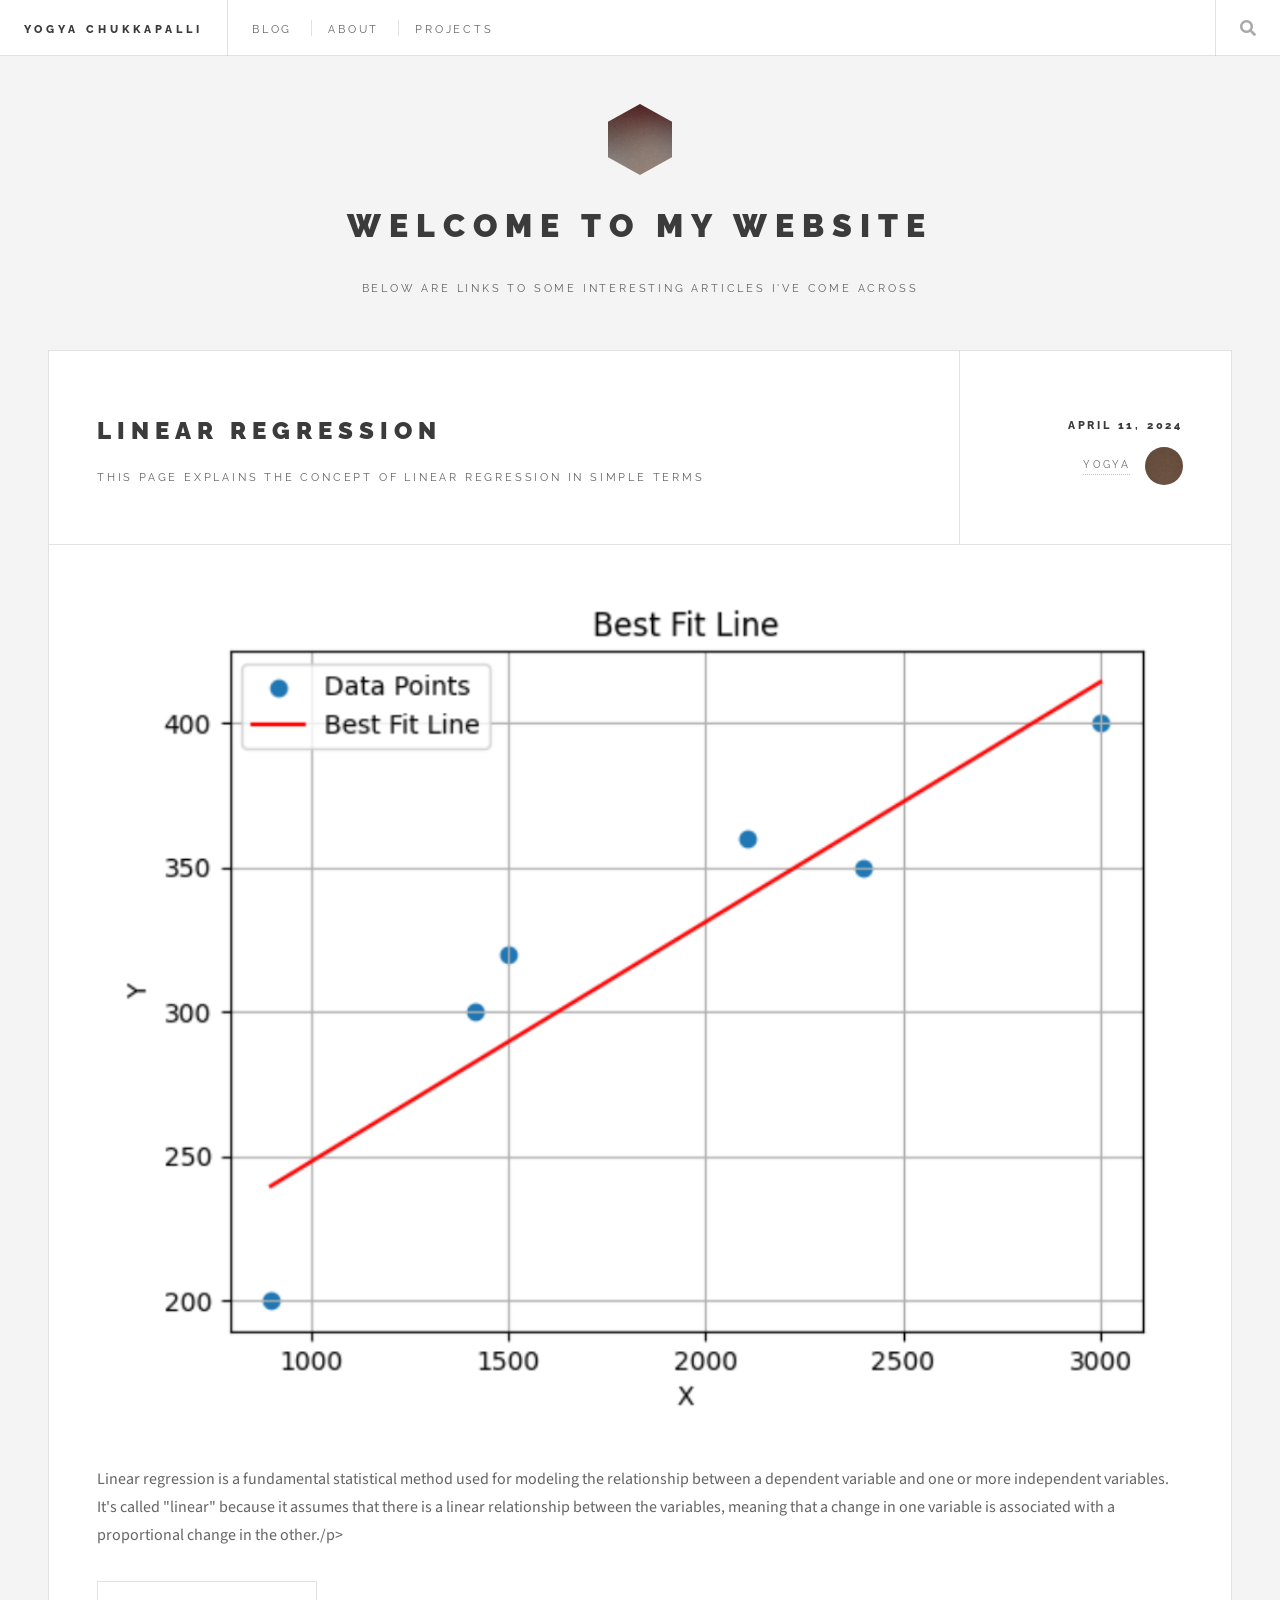
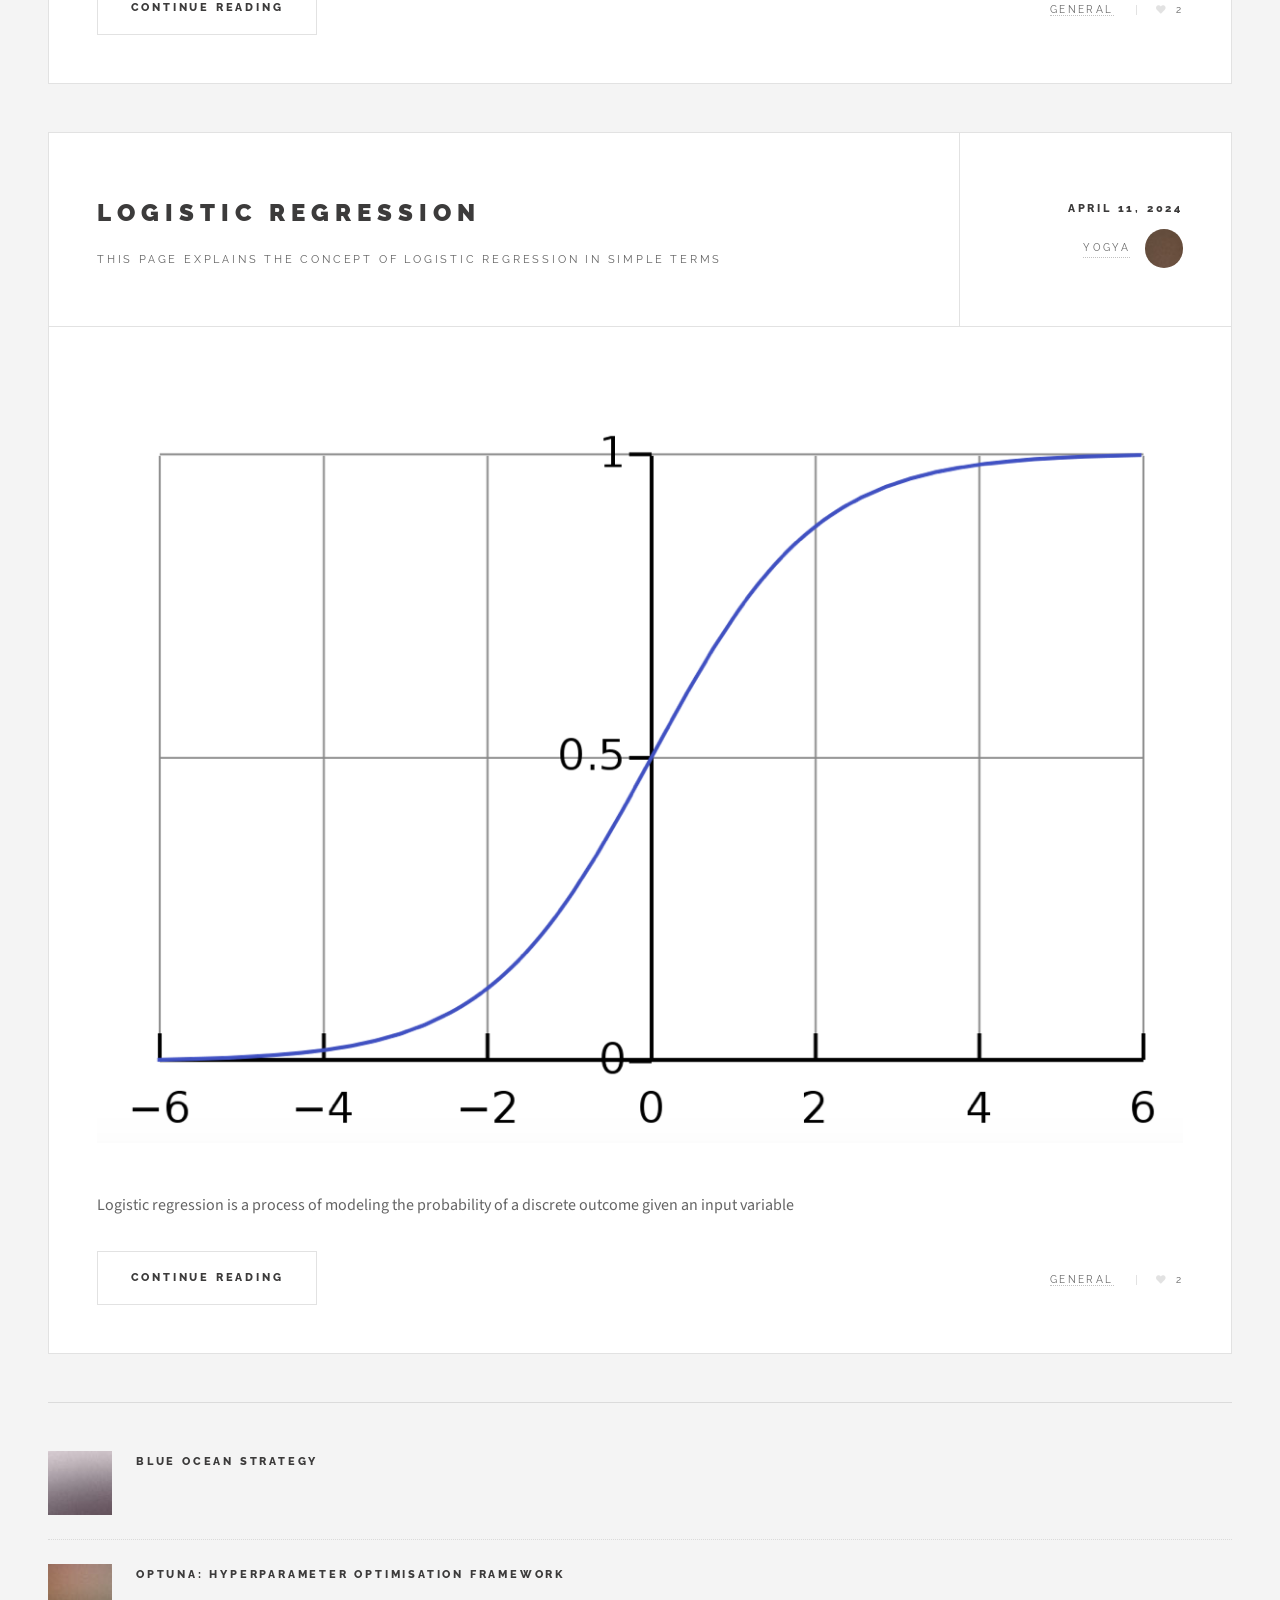
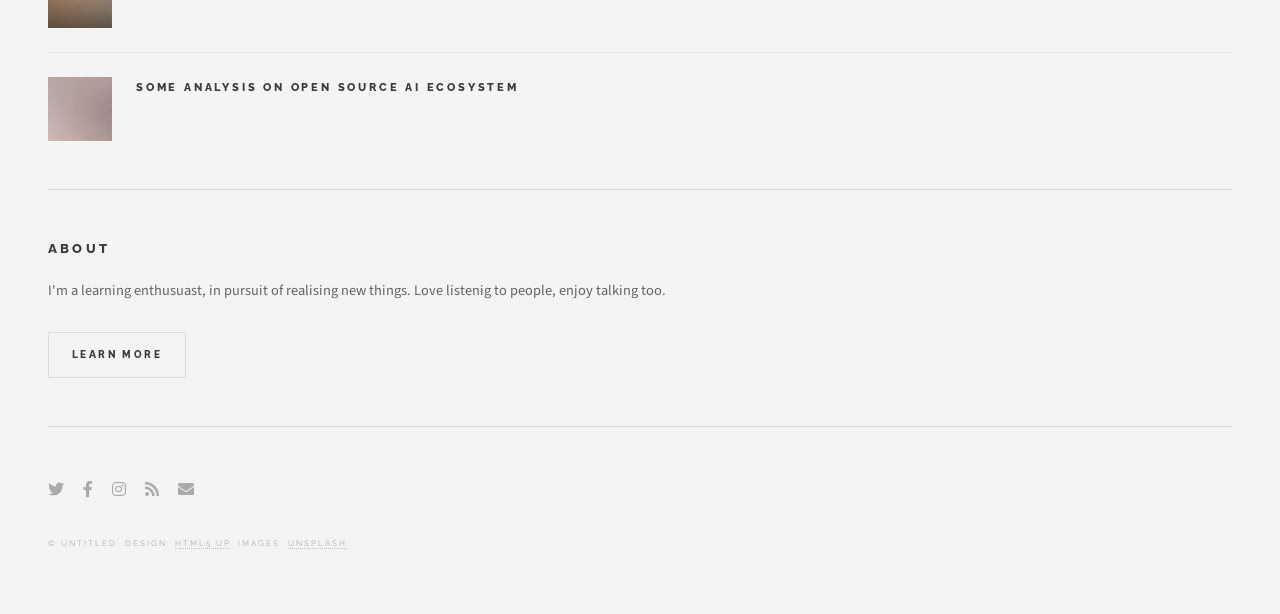
==== commit b00ab600: "update" ====
--- a/index.html
+++ b/index.html
@@ -77,8 +77,6 @@
 										<a href="#" class="author"><span class="name">Yogya</span><img src="images/avatar.jpg" alt="" /></a>
 									</div>
 								</header>
-								<a href="single.html" class="image featured"><img src="images/pic02.jpg" alt="" /></a>
-								<p>Mauris neque quam, fermentum ut nisl vitae, convallis maximus nisl. Sed mattis nunc id lorem euismod placerat. Vivamus porttitor magna enim, ac accumsan tortor cursus at. Phasellus sed ultricies mi non congue ullam corper.</p>
 								<a href="blog/eecsLogisticRegression.html" class="image featured"><img src="images/Lec2Fig2.png" alt="sigmoid function" /></a>
 								<p>Logistic regression is a process of modeling the probability of a discrete outcome given an input variable</p>
 								<footer>
@@ -91,6 +89,7 @@
 									</ul>
 								</footer>
 							</article>
+					</div>
 
 				<!-- Sidebar -->
 					<section id="sidebar">
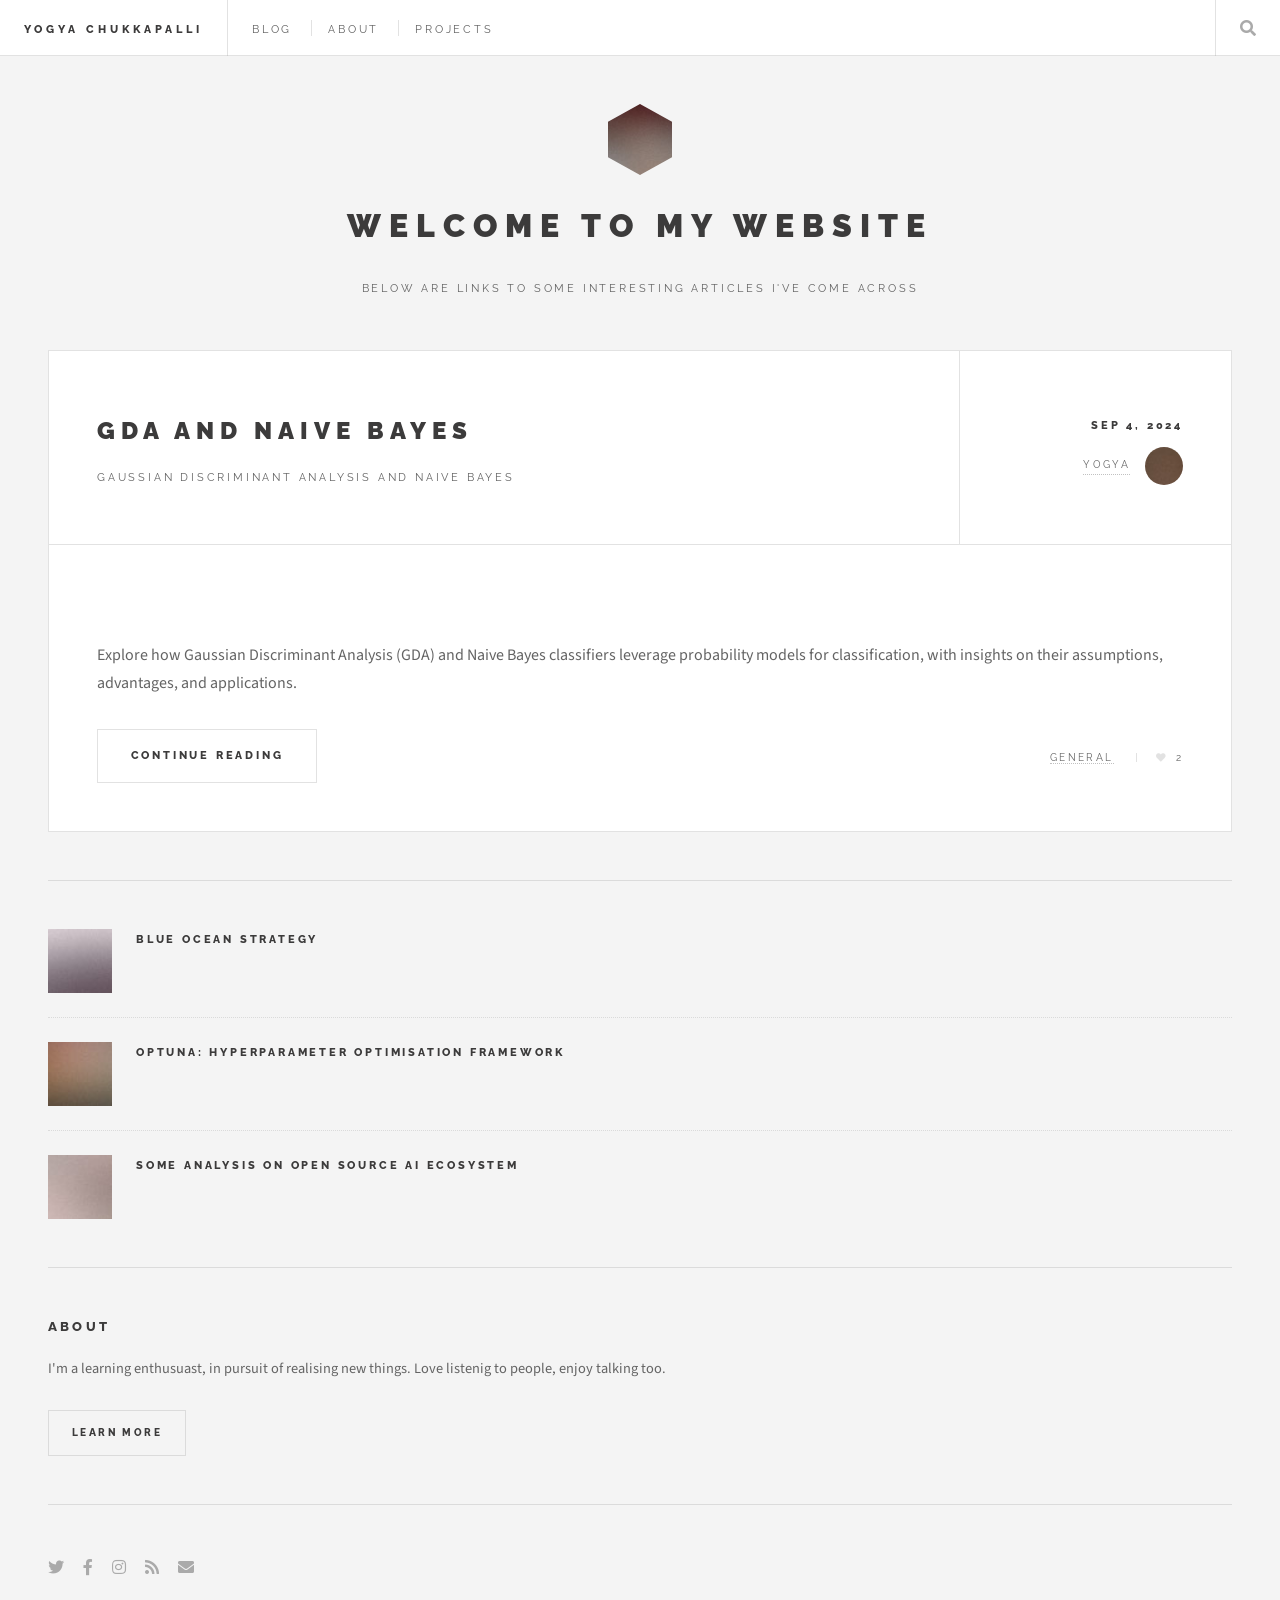
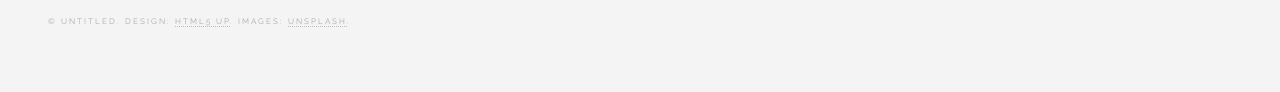
==== commit 31a171dc: "new blog post" ====
--- a/index.html
+++ b/index.html
@@ -46,42 +46,19 @@
 							<article class="post">
 								<header>
 									<div class="title">
-										<h2><a href="blog/eecsLinearRegression.html">Linear Regression</a></h2>
-										<p>This page explains the concept of linear regression in simple terms</p>
+										<h2><a href="blog/eecsGdaBayes.html">GDA and Naive Bayes</a></h2>
+										<p>Gaussian Discriminant Analysis and Naive Bayes</p>
 									</div>
 									<div class="meta">
-										<time class="published" datetime="2024-04-11">April 11, 2024</time>
+										<time class="published" datetime="2024-09-04">Sep 4, 2024</time>
 										<a href="#" class="author"><span class="name">Yogya</span><img src="images/avatar.jpg" alt="" /></a>
 									</div>
 								</header>
-								<a href="blog/eecsLinearRegression.html" class="image featured"><img src="images/Lec1Plot2.png" alt="" /></a>
-								<p>Linear regression is a fundamental statistical method used for modeling the relationship between a dependent variable and one or more independent variables. It's called "linear" because it assumes that there is a linear relationship between the variables, meaning that a change in one variable is associated with a proportional change in the other./p>
+								<a href="blog/eecsGdaBayes.html" class="image featured"><img src="images/Lec3Fig1.png" alt="" /></a>
+								<p>Explore how Gaussian Discriminant Analysis (GDA) and Naive Bayes classifiers leverage probability models for classification, with insights on their assumptions, advantages, and applications.</p>
 								<footer>
 									<ul class="actions">
-										<li><a href="blog/eecsLinearRegression.html" class="button large">Continue Reading</a></li>
-									</ul>
-									<ul class="stats">
-										<li><a href="#">General</a></li>
-										<li><a href="#" class="icon solid fa-heart">2</a></li>
-									</ul>
-								</footer>
-							</article>
-							<article class="post">
-								<header>
-									<div class="title">
-										<h2><a href="blog/eecsLogisticRegression.html">Logistic Regression</a></h2>
-										<p>This page explains the concept of logistic regression in simple terms</p>
-									</div>
-									<div class="meta">
-										<time class="published" datetime="2024-04-11">April 11, 2024</time>
-										<a href="#" class="author"><span class="name">Yogya</span><img src="images/avatar.jpg" alt="" /></a>
-									</div>
-								</header>
-								<a href="blog/eecsLogisticRegression.html" class="image featured"><img src="images/Lec2Fig2.png" alt="sigmoid function" /></a>
-								<p>Logistic regression is a process of modeling the probability of a discrete outcome given an input variable</p>
-								<footer>
-									<ul class="actions">
-										<li><a href="blog/eecsLogisticRegression.html" class="button large">Continue Reading</a></li>
+										<li><a href="blog/eecsGdaBayes.html" class="button large">Continue Reading</a></li>
 									</ul>
 									<ul class="stats">
 										<li><a href="#">General</a></li>
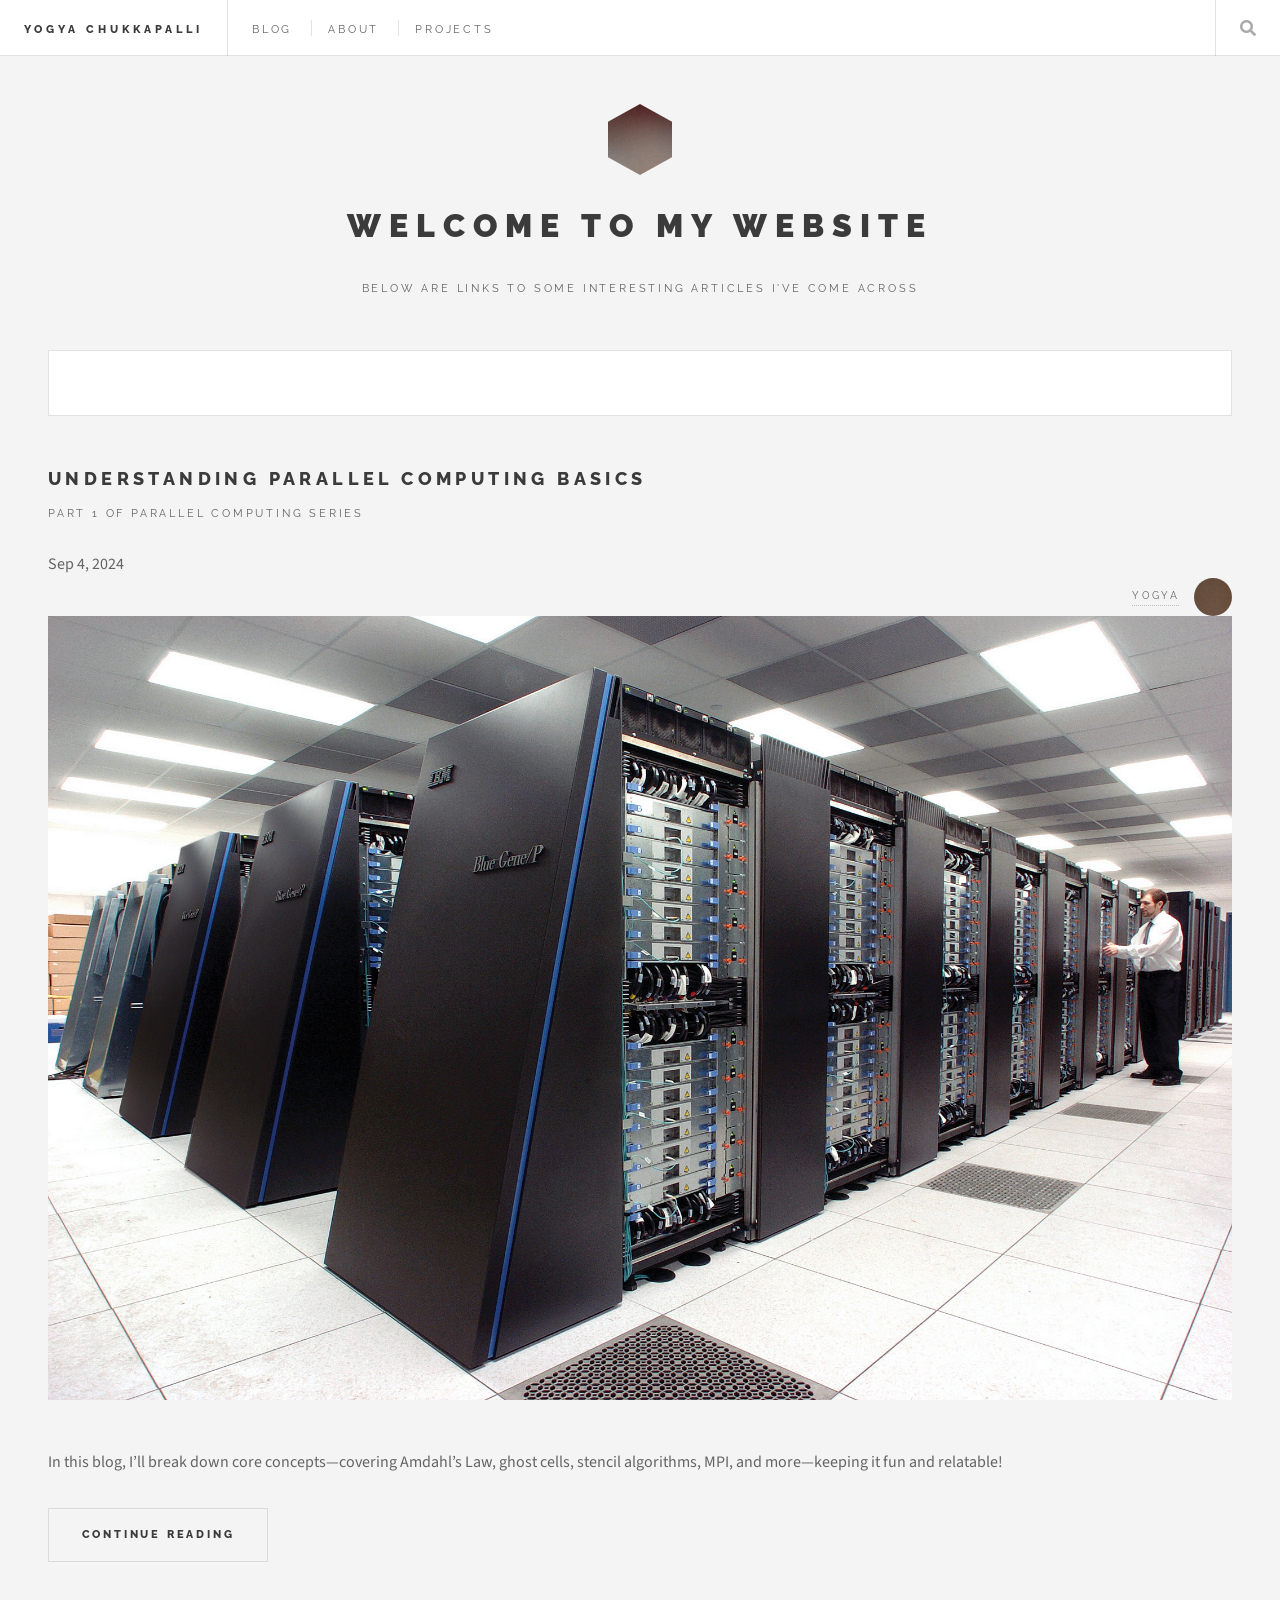
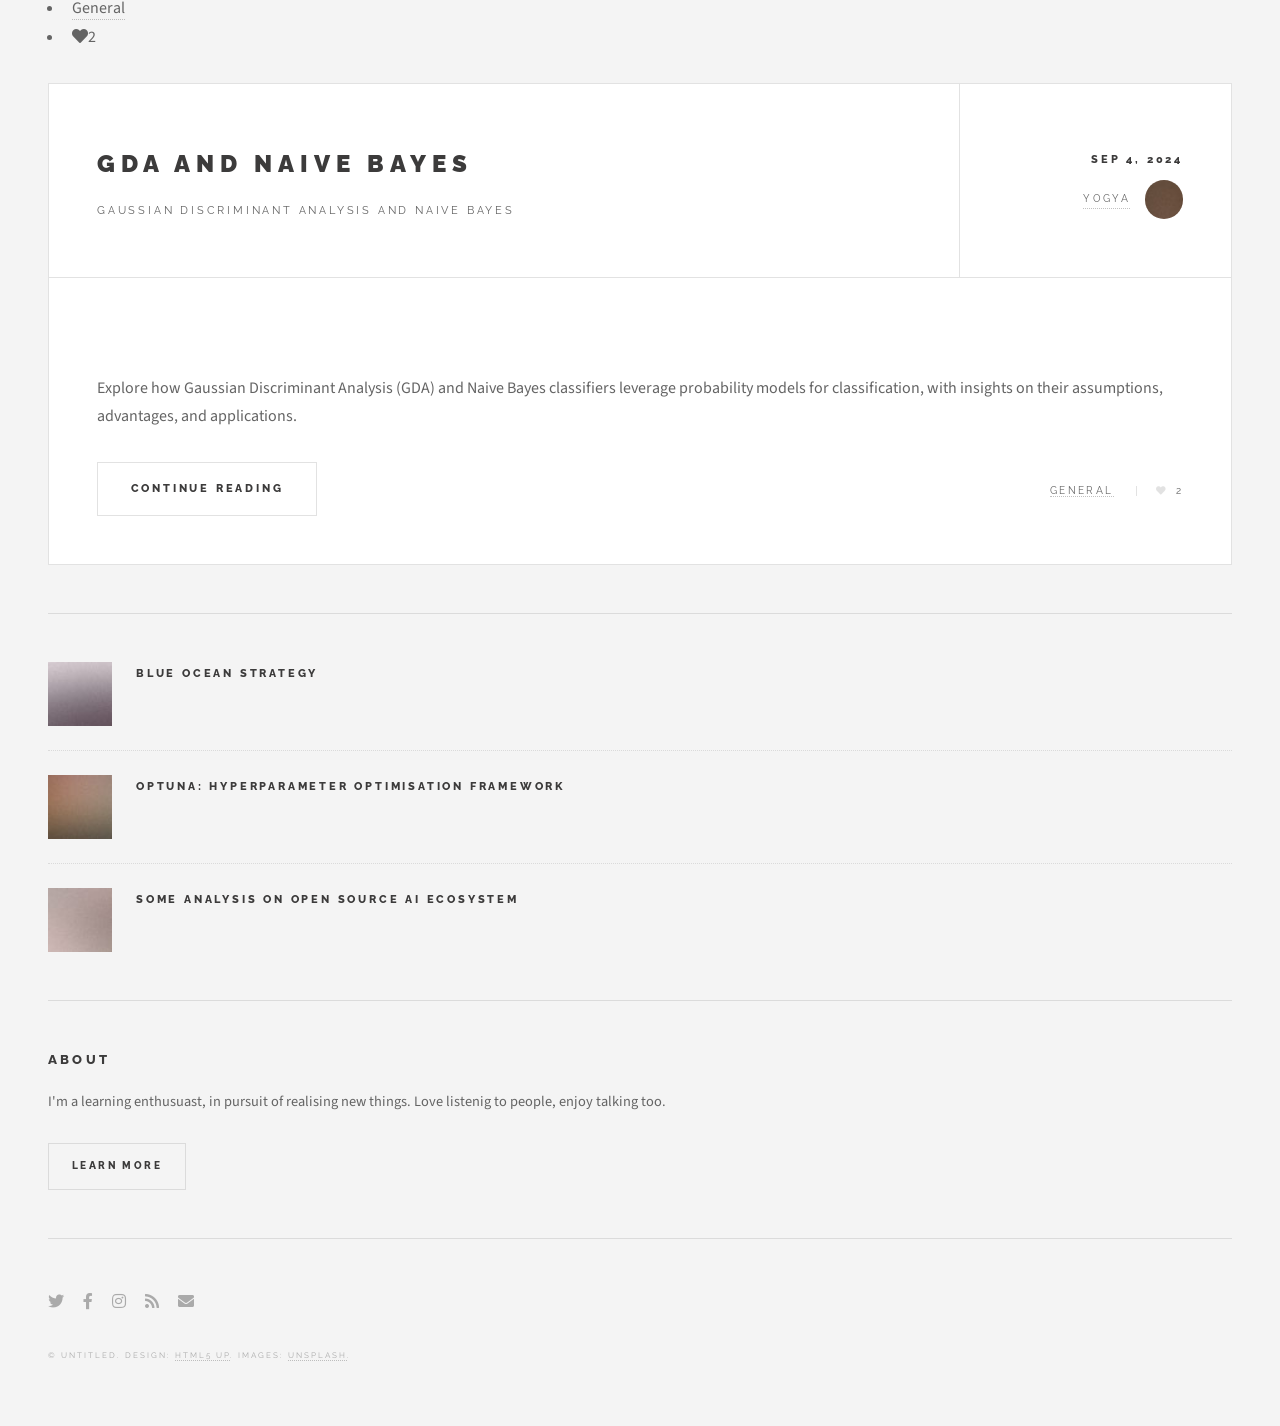
==== commit 345bd2dd: "new blog" ====
--- a/index.html
+++ b/index.html
@@ -23,7 +23,7 @@
 							<ul>
 								<li><a href="single.html">Blog</a></li>
 								<li><a href="about.html">About</a></li>
-								<li><a href="#">Projects</a></li>
+								<li><a href="projects.html">Projects</a></li>
 							</ul>
 						</nav>
 						<nav class="main">
@@ -43,6 +43,29 @@
 					<div id="main">
 
 						<!-- Post -->
+							<article class="post"></article>
+								<header>
+									<div class="title">
+										<h2><a href="blog/parallelComputingBasics.html">Understanding Parallel Computing Basics</a></h2>
+										<p>Part 1 of Parallel Computing Series</p>
+									</div>
+									<div class="meta">
+										<time class="published" datetime="2024-09-04">Sep 4, 2024</time>
+										<a href="#" class="author"><span class="name">Yogya</span><img src="images/avatar.jpg" alt="" /></a>
+									</div>
+								</header>
+								<a href="blog/parallelComputingBasics.html" class="image featured"><img src="images/IBM_Blue_Gene_P_supercomputer.jpg" alt="" /></a>
+								<p>In this blog, I’ll break down core concepts—covering Amdahl’s Law, ghost cells, stencil algorithms, MPI, and more—keeping it fun and relatable!</p>
+								<footer>
+									<ul class="actions">
+										<li><a href="blog/parallelComputingBasics.html" class="button large">Continue Reading</a></li>
+									</ul>
+									<ul class="stats">
+										<li><a href="#">General</a></li>
+										<li><a href="#" class="icon solid fa-heart">2</a></li>
+									</ul>
+								</footer>
+							</article>
 							<article class="post">
 								<header>
 									<div class="title">
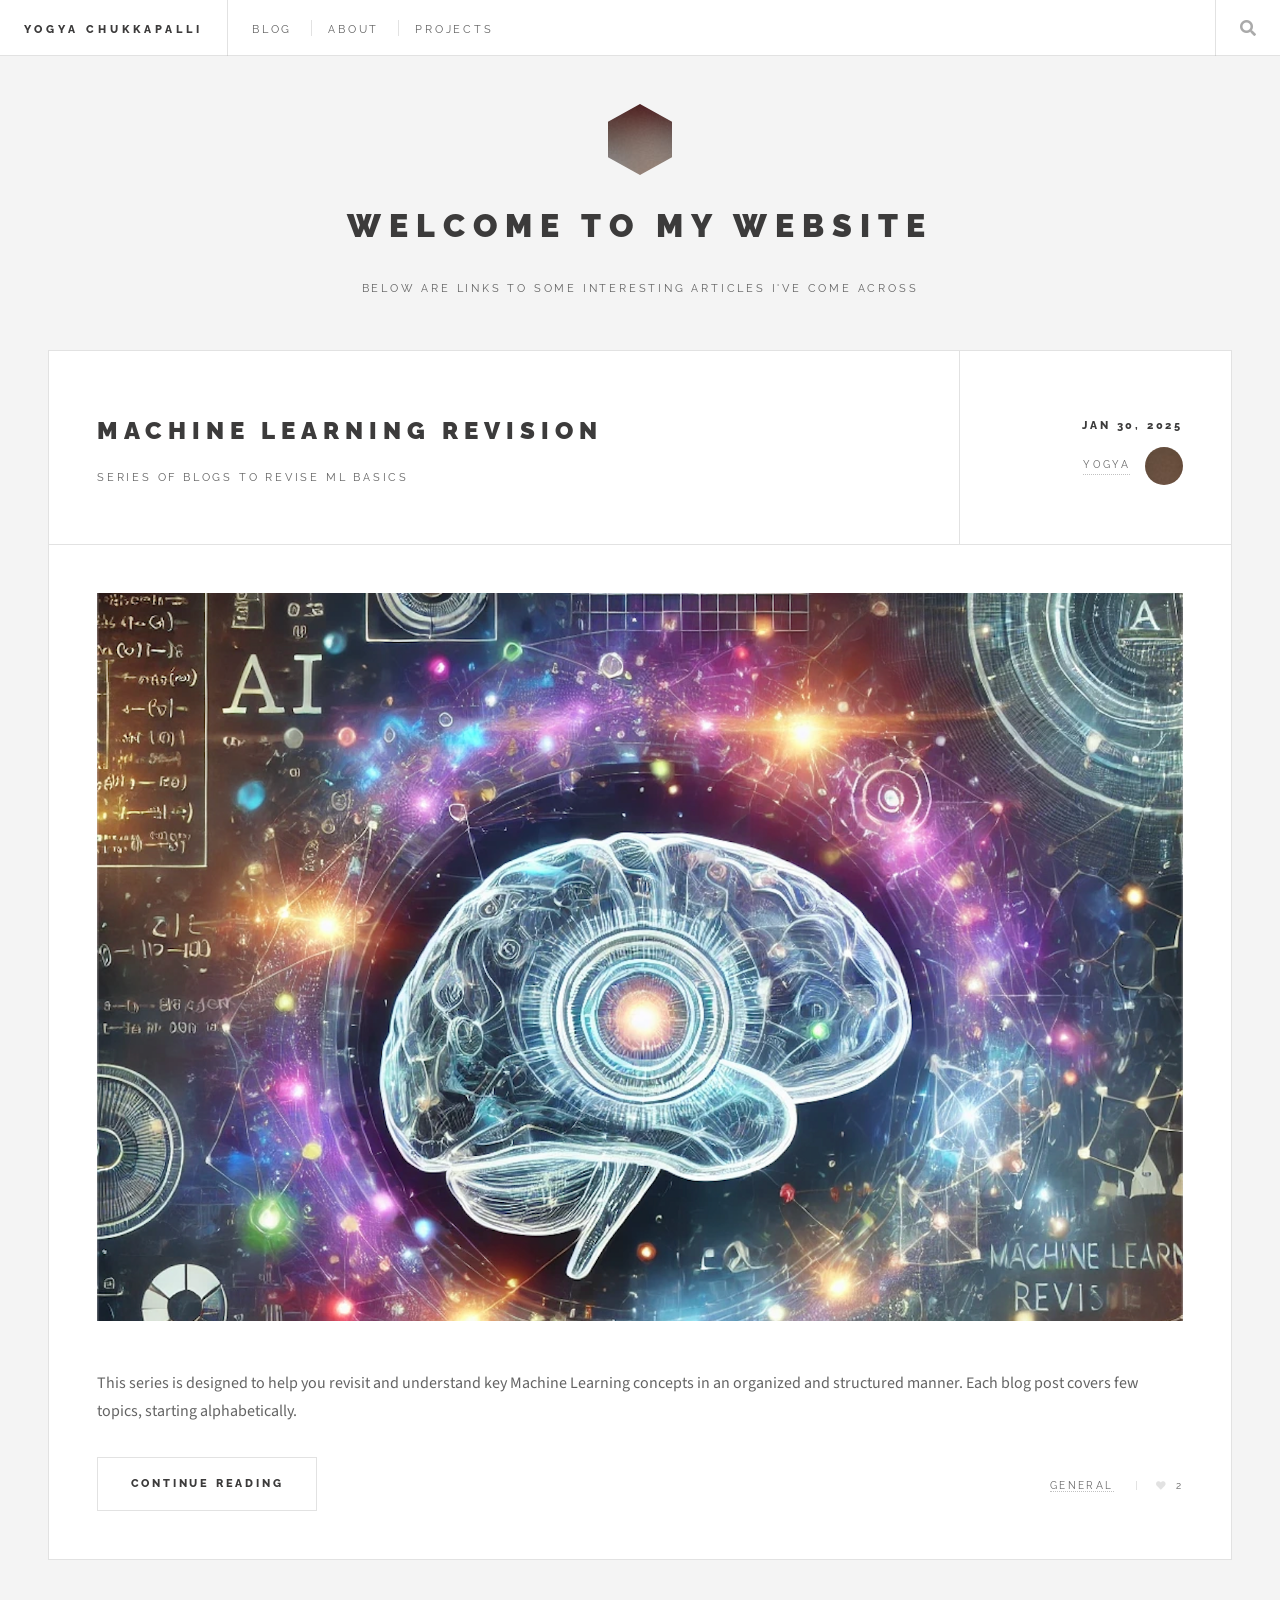
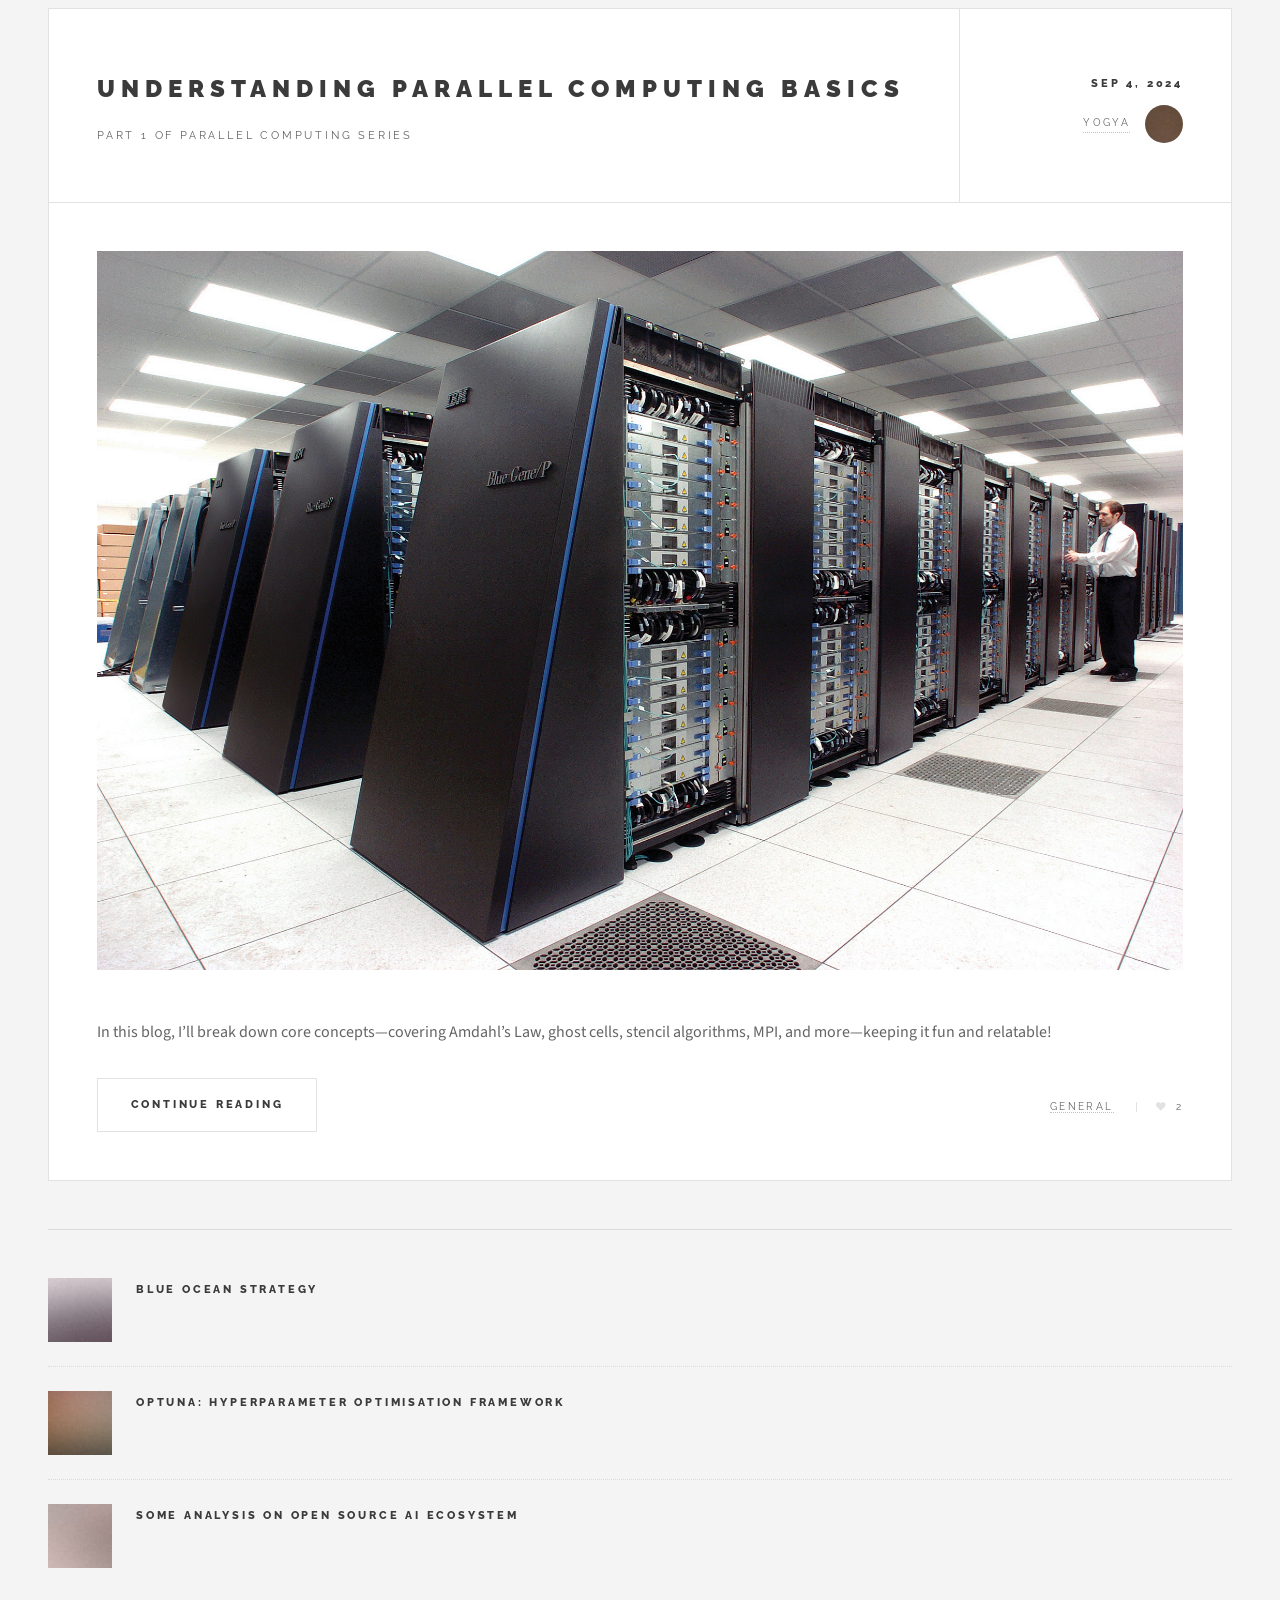
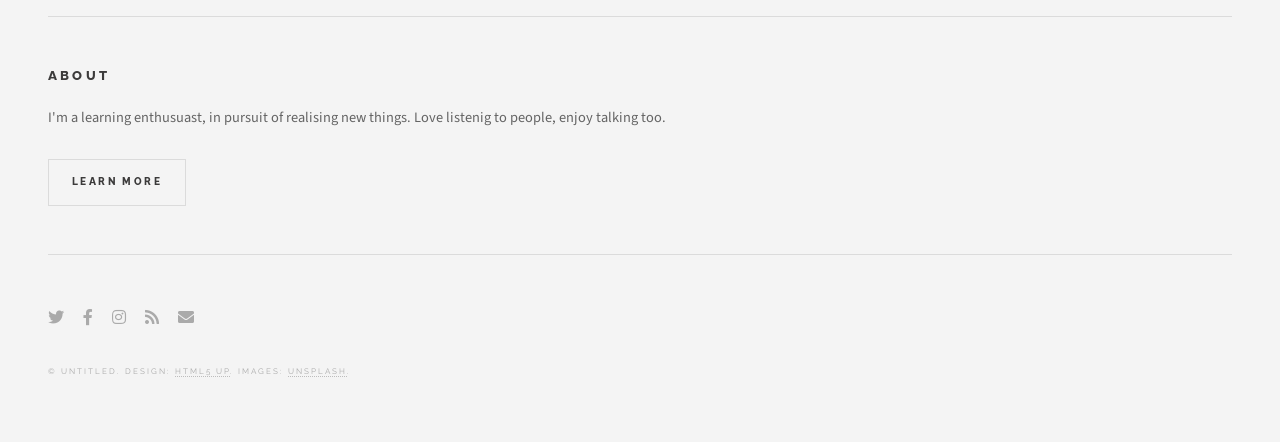
==== commit 4f38ce4d: "MLSeries" ====
--- a/index.html
+++ b/index.html
@@ -43,7 +43,30 @@
 					<div id="main">
 
 						<!-- Post -->
-							<article class="post"></article>
+							<article class="post">
+								<header>
+									<div class="title">
+										<h2><a href="blog/mlRevisionSeries.html">Machine Learning Revision</a></h2>
+										<p>Series of blogs to revise ML Basics</p>
+									</div>
+									<div class="meta">
+										<time class="published" datetime="2025-01-30">Jan 30, 2025</time>
+										<a href="#" class="author"><span class="name">Yogya</span><img src="images/avatar.jpg" alt="" /></a>
+									</div>
+								</header>
+								<a href="blog/mlRevisionSeries.html" class="image featured"><img src="images/mlRevision.png" alt="" /></a>
+								<p>This series is designed to help you revisit and understand key Machine Learning concepts in an organized and structured manner. Each blog post covers few topics, starting alphabetically.</p>
+								<footer>
+									<ul class="actions">
+										<li><a href="blog/mlRevisionSeries.html" class="button large">Continue Reading</a></li>
+									</ul>
+									<ul class="stats">
+										<li><a href="#">General</a></li>
+										<li><a href="#" class="icon solid fa-heart">2</a></li>
+									</ul>
+								</footer>
+							</article>
+							<article class="post">
 								<header>
 									<div class="title">
 										<h2><a href="blog/parallelComputingBasics.html">Understanding Parallel Computing Basics</a></h2>
@@ -59,29 +82,6 @@
 								<footer>
 									<ul class="actions">
 										<li><a href="blog/parallelComputingBasics.html" class="button large">Continue Reading</a></li>
-									</ul>
-									<ul class="stats">
-										<li><a href="#">General</a></li>
-										<li><a href="#" class="icon solid fa-heart">2</a></li>
-									</ul>
-								</footer>
-							</article>
-							<article class="post">
-								<header>
-									<div class="title">
-										<h2><a href="blog/eecsGdaBayes.html">GDA and Naive Bayes</a></h2>
-										<p>Gaussian Discriminant Analysis and Naive Bayes</p>
-									</div>
-									<div class="meta">
-										<time class="published" datetime="2024-09-04">Sep 4, 2024</time>
-										<a href="#" class="author"><span class="name">Yogya</span><img src="images/avatar.jpg" alt="" /></a>
-									</div>
-								</header>
-								<a href="blog/eecsGdaBayes.html" class="image featured"><img src="images/Lec3Fig1.png" alt="" /></a>
-								<p>Explore how Gaussian Discriminant Analysis (GDA) and Naive Bayes classifiers leverage probability models for classification, with insights on their assumptions, advantages, and applications.</p>
-								<footer>
-									<ul class="actions">
-										<li><a href="blog/eecsGdaBayes.html" class="button large">Continue Reading</a></li>
 									</ul>
 									<ul class="stats">
 										<li><a href="#">General</a></li>
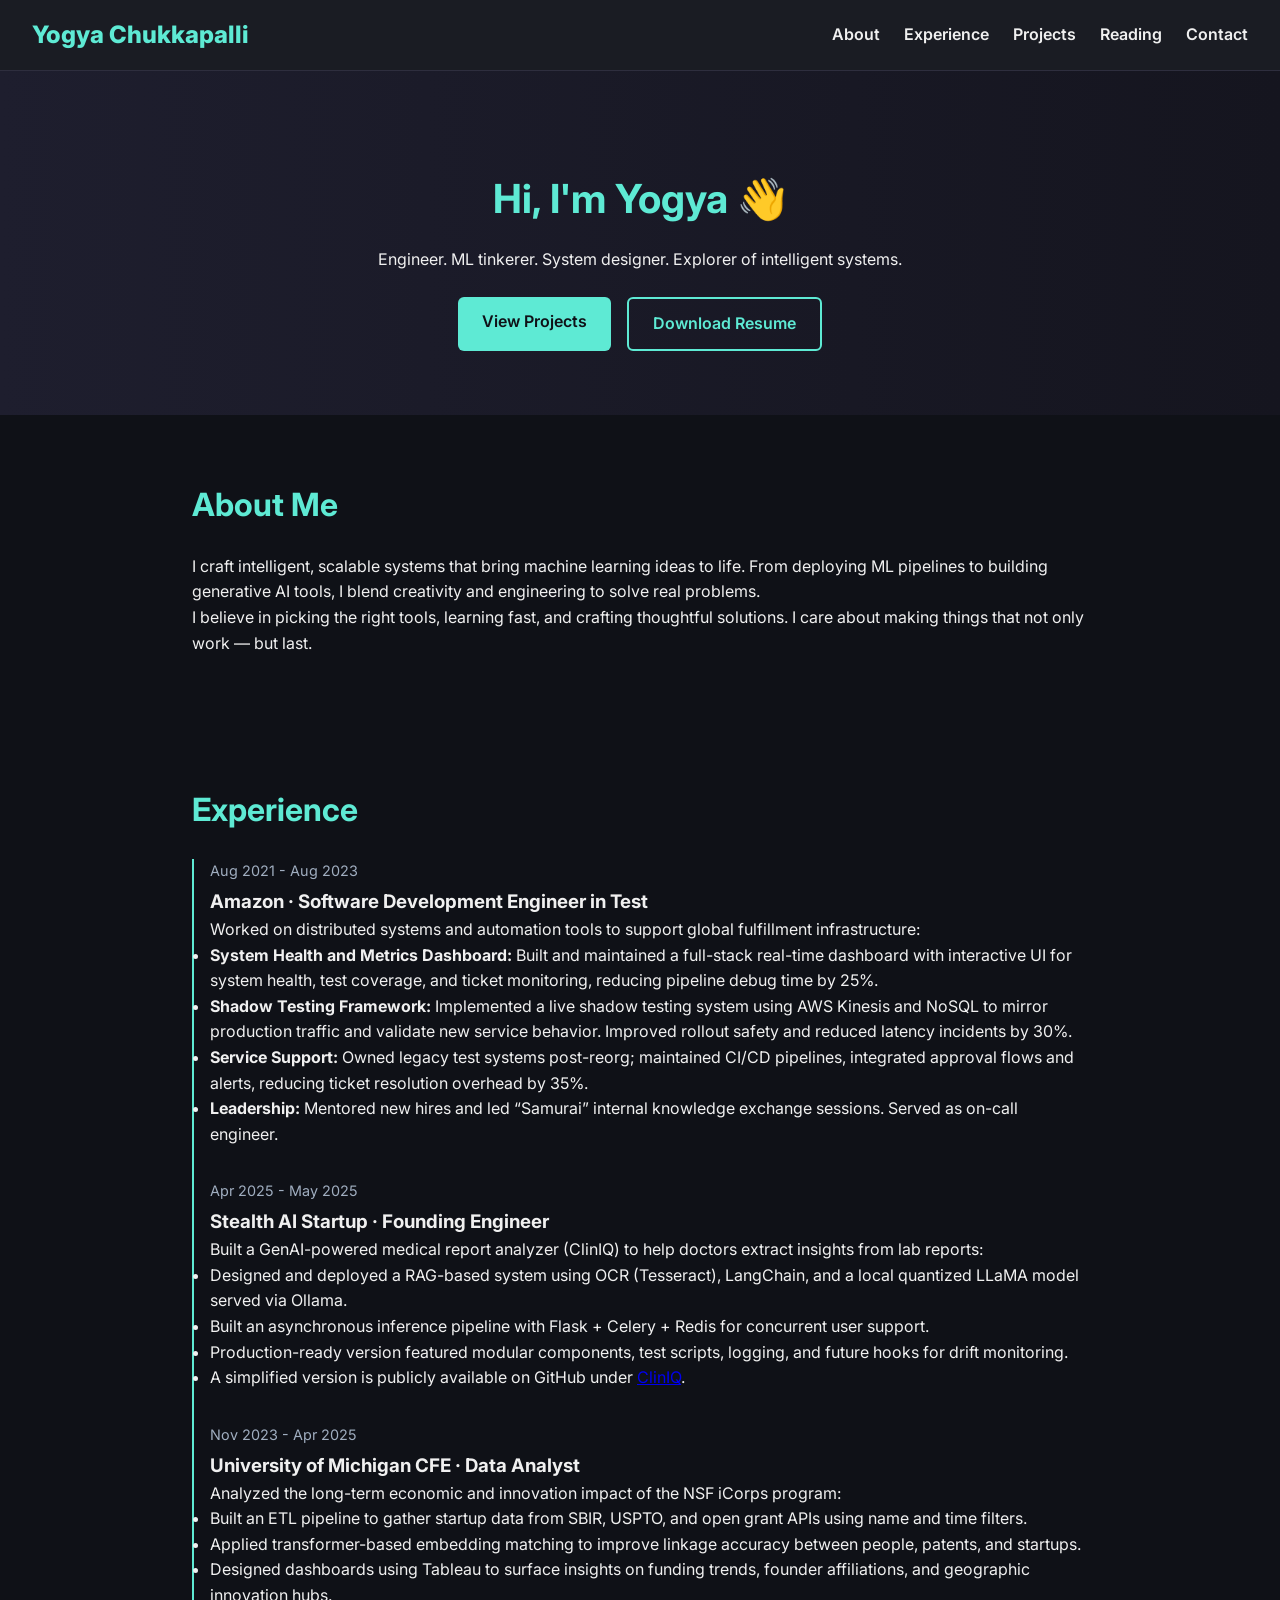
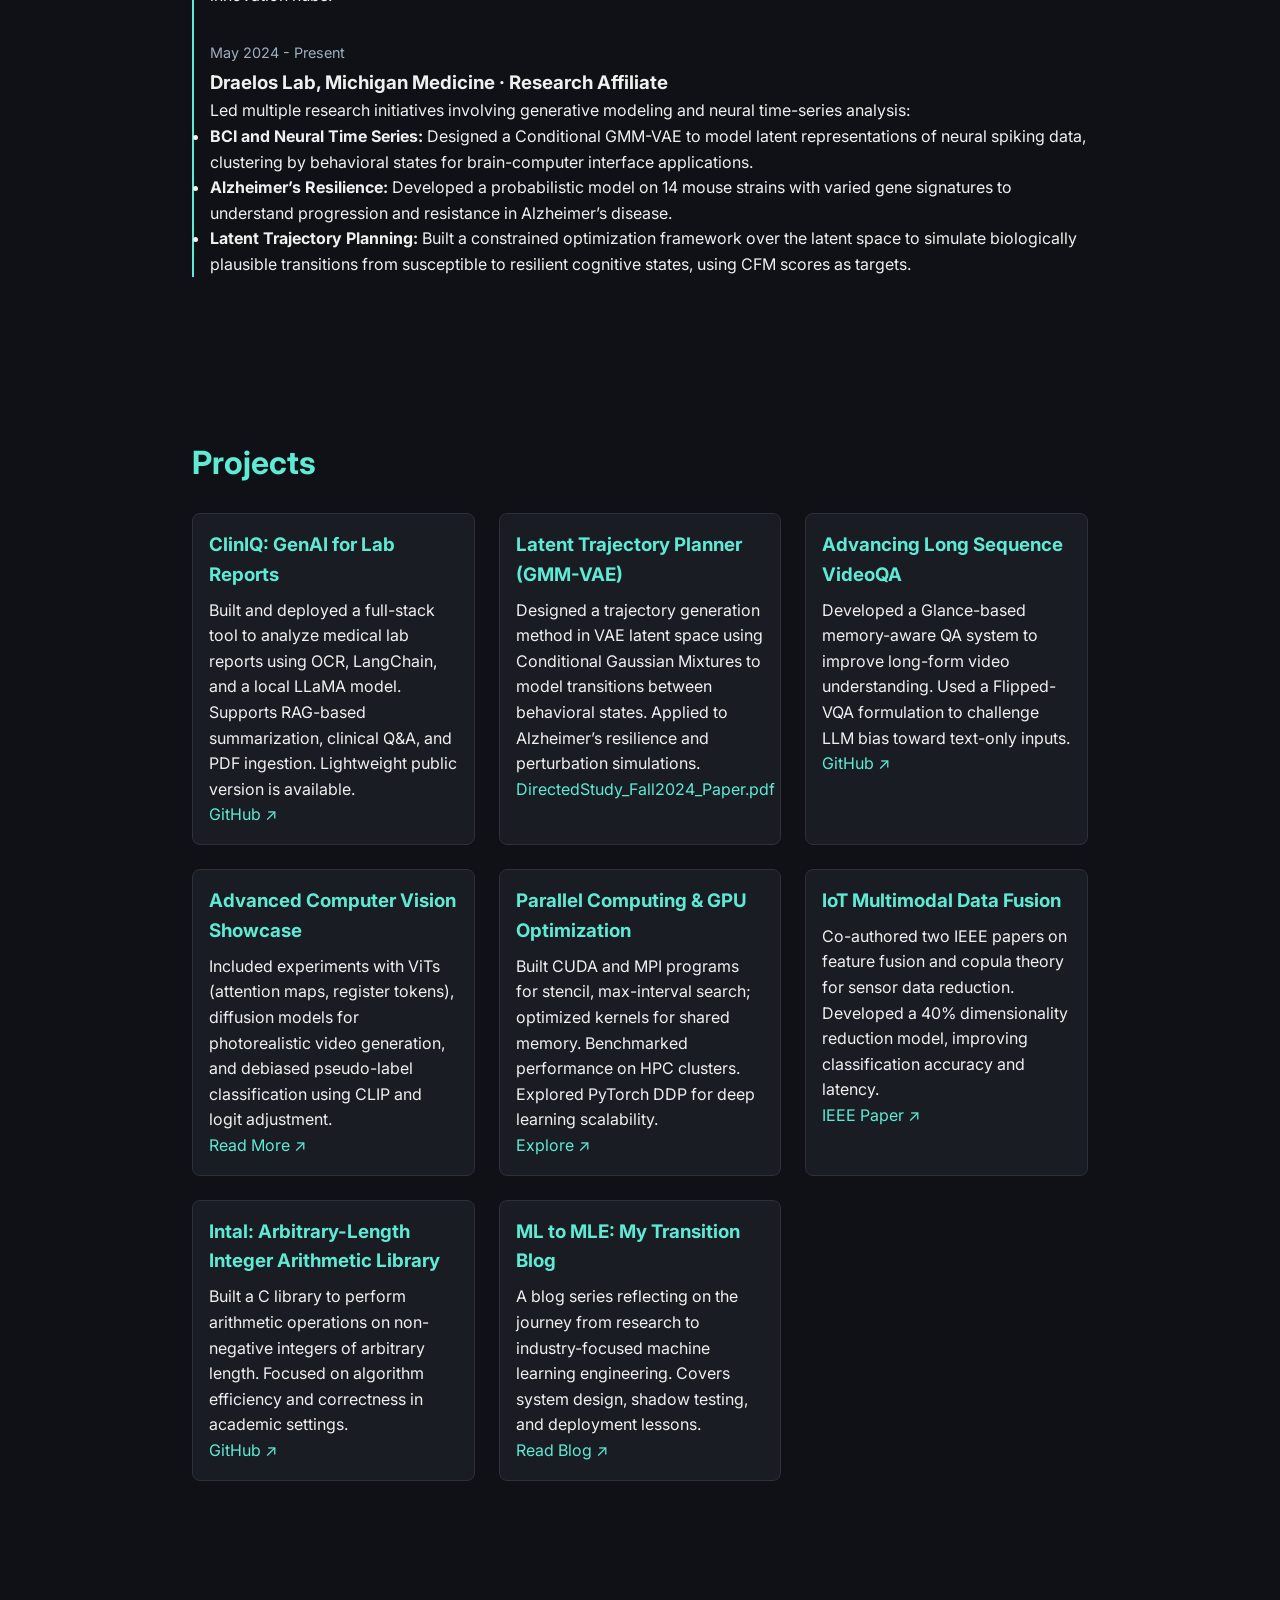
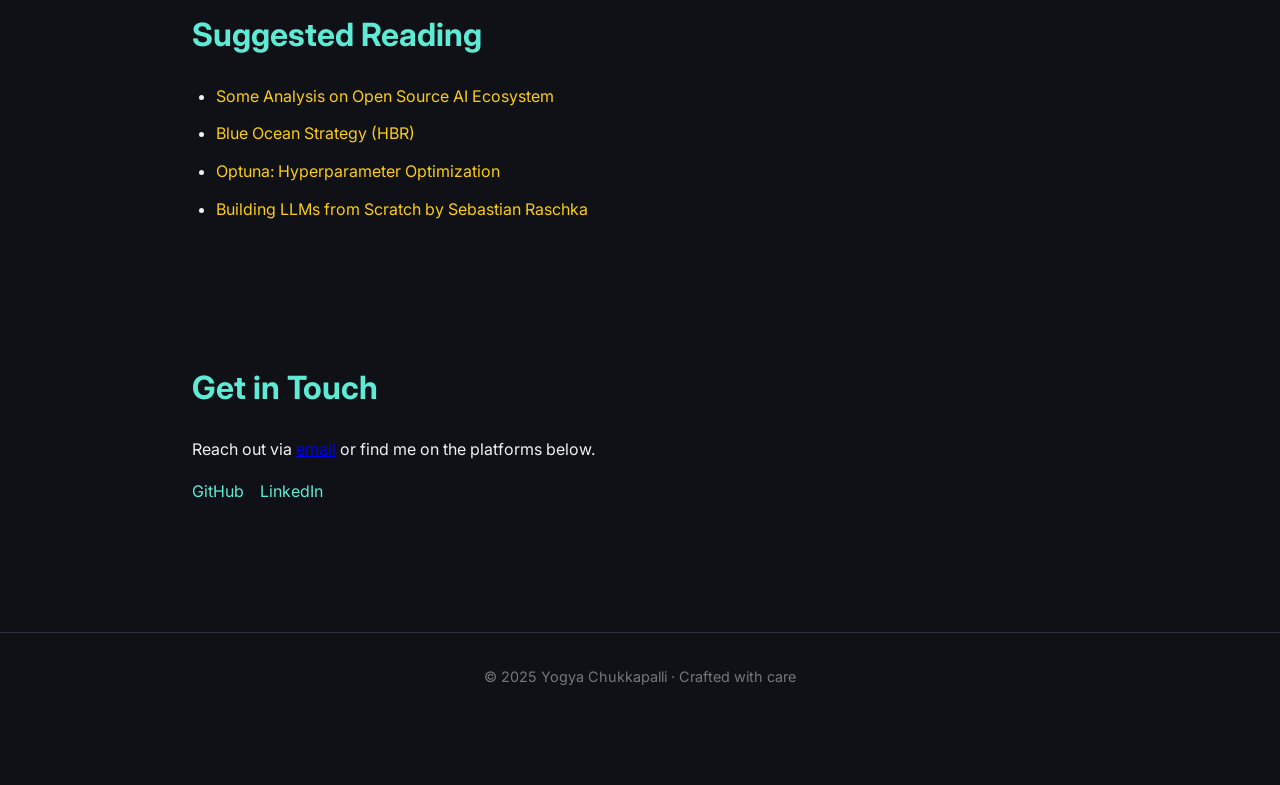
==== commit 34fe7a0f: "New Portfolio Website" ====
--- a/index.html
+++ b/index.html
@@ -1,169 +1,171 @@
-<!DOCTYPE HTML>
-<!--
-	Future Imperfect by HTML5 UP
-	html5up.net | @ajlkn
-	Free for personal and commercial use under the CCA 3.0 license (html5up.net/license)
--->
-<html>
-	<head>
-		<title>Yogya's Website</title>
-		<meta charset="utf-8" />
-		<meta name="viewport" content="width=device-width, initial-scale=1, user-scalable=no" />
-		<link rel="stylesheet" href="assets/css/main.css" />
-	</head>
-	<body class="is-preload">
-
-		<!-- Wrapper -->
-			<div id="wrapper">
-
-				<!-- Header -->
-					<header id="header">
-						<h1><a href="index.html">Yogya Chukkapalli</a></h1>
-						<nav class="links">
-							<ul>
-								<li><a href="single.html">Blog</a></li>
-								<li><a href="about.html">About</a></li>
-								<li><a href="projects.html">Projects</a></li>
-							</ul>
-						</nav>
-						<nav class="main">
-							<ul>
-								<li class="search">
-									<a class="fa-search" href="#search">Search</a>
-									<form id="search" method="get" action="#">
-										<input type="text" name="query" placeholder="Search" />
-									</form>
-								</li>
-							</ul>
-						</nav>
-					</header>
-
-
-				<!-- Main -->
-					<div id="main">
-
-						<!-- Post -->
-							<article class="post">
-								<header>
-									<div class="title">
-										<h2><a href="blog/mlRevisionSeries.html">Machine Learning Revision</a></h2>
-										<p>Series of blogs to revise ML Basics</p>
-									</div>
-									<div class="meta">
-										<time class="published" datetime="2025-01-30">Jan 30, 2025</time>
-										<a href="#" class="author"><span class="name">Yogya</span><img src="images/avatar.jpg" alt="" /></a>
-									</div>
-								</header>
-								<a href="blog/mlRevisionSeries.html" class="image featured"><img src="images/mlRevision.png" alt="" /></a>
-								<p>This series is designed to help you revisit and understand key Machine Learning concepts in an organized and structured manner. Each blog post covers few topics, starting alphabetically.</p>
-								<footer>
-									<ul class="actions">
-										<li><a href="blog/mlRevisionSeries.html" class="button large">Continue Reading</a></li>
-									</ul>
-									<ul class="stats">
-										<li><a href="#">General</a></li>
-										<li><a href="#" class="icon solid fa-heart">2</a></li>
-									</ul>
-								</footer>
-							</article>
-							<article class="post">
-								<header>
-									<div class="title">
-										<h2><a href="blog/parallelComputingBasics.html">Understanding Parallel Computing Basics</a></h2>
-										<p>Part 1 of Parallel Computing Series</p>
-									</div>
-									<div class="meta">
-										<time class="published" datetime="2024-09-04">Sep 4, 2024</time>
-										<a href="#" class="author"><span class="name">Yogya</span><img src="images/avatar.jpg" alt="" /></a>
-									</div>
-								</header>
-								<a href="blog/parallelComputingBasics.html" class="image featured"><img src="images/IBM_Blue_Gene_P_supercomputer.jpg" alt="" /></a>
-								<p>In this blog, I’ll break down core concepts—covering Amdahl’s Law, ghost cells, stencil algorithms, MPI, and more—keeping it fun and relatable!</p>
-								<footer>
-									<ul class="actions">
-										<li><a href="blog/parallelComputingBasics.html" class="button large">Continue Reading</a></li>
-									</ul>
-									<ul class="stats">
-										<li><a href="#">General</a></li>
-										<li><a href="#" class="icon solid fa-heart">2</a></li>
-									</ul>
-								</footer>
-							</article>
-					</div>
-
-				<!-- Sidebar -->
-					<section id="sidebar">
-
-						<!-- Intro -->
-							<section id="intro">
-								<a href="#" class="logo"><img src="images/logo.jpg" alt="" /></a>
-								<header>
-									<h2>Welcome to my website</h2>
-									<p>Below are links to some interesting articles I've come across</a></p>
-								</header>
-							</section>
-
-						<!-- Posts List -->
-							<section>
-								<ul class="posts">
-									<li>
-										<article>
-											<header>
-												<h3><a href="https://hbr.org/2004/10/blue-ocean-strategy">Blue Ocean Strategy</a></h3>
-											</header>
-											<a href="https://hbr.org/2004/10/blue-ocean-strategy" class="image"><img src="images/pic08.jpg" alt="" /></a>
-										</article>
-									</li>
-									<li>
-										<article>
-											<header>
-												<h3><a href="https://optuna.org">Optuna: Hyperparameter optimisation framework</a></h3>
-											</header>
-											<a href="https://optuna.org" class="image"><img src="images/pic09.jpg" alt="" /></a>
-										</article>
-									</li>
-									<li>
-										<article>
-											<header>
-												<h3><a href="https://huyenchip.com/2024/03/14/ai-oss.html">Some analysis on open source AI ecosystem</a></h3>
-											</header>
-											<a href="https://huyenchip.com/2024/03/14/ai-oss.html" class="image"><img src="images/pic10.jpg" alt="" /></a>
-										</article>
-									</li>
-								</ul>
-							</section>
-
-						<!-- About -->
-							<section class="blurb">
-								<h2>About</h2>
-								<p>I'm a learning enthusuast, in pursuit of realising new things. Love listenig to people, enjoy talking too.</p>
-								<ul class="actions">
-									<li><a href="#" class="button">Learn More</a></li>
-								</ul>
-							</section>
-
-						<!-- Footer -->
-							<section id="footer">
-								<ul class="icons">
-									<li><a href="#" class="icon brands fa-twitter"><span class="label">Twitter</span></a></li>
-									<li><a href="#" class="icon brands fa-facebook-f"><span class="label">Facebook</span></a></li>
-									<li><a href="#" class="icon brands fa-instagram"><span class="label">Instagram</span></a></li>
-									<li><a href="#" class="icon solid fa-rss"><span class="label">RSS</span></a></li>
-									<li><a href="#" class="icon solid fa-envelope"><span class="label">Email</span></a></li>
-								</ul>
-								<p class="copyright">&copy; Untitled. Design: <a href="http://html5up.net">HTML5 UP</a>. Images: <a href="http://unsplash.com">Unsplash</a>.</p>
-							</section>
-
-					</section>
-
-			</div>
-
-		<!-- Scripts -->
-			<script src="assets/js/jquery.min.js"></script>
-			<script src="assets/js/browser.min.js"></script>
-			<script src="assets/js/breakpoints.min.js"></script>
-			<script src="assets/js/util.js"></script>
-			<script src="assets/js/main.js"></script>
-
-	</body>
-</html>+<!DOCTYPE html>
+<html lang="en">
+<head>
+  <meta charset="UTF-8" />
+  <meta name="viewport" content="width=device-width, initial-scale=1.0" />
+  <title>Yogya Chukkapalli</title>
+  <link rel="stylesheet" href="style.css" />
+  <script src="script.js" defer></script>
+  <link href="https://fonts.googleapis.com/css2?family=Inter:wght@400;600;800&display=swap" rel="stylesheet">
+</head>
+<body>
+  <nav class="navbar">
+    <div class="logo">Yogya Chukkapalli</div>
+    <ul class="nav-links">
+      <li><a href="#about">About</a></li>
+      <li><a href="#experience">Experience</a></li>
+      <li><a href="#projects">Projects</a></li>
+      <li><a href="#reading">Reading</a></li>
+      <li><a href="#contact">Contact</a></li>
+    </ul>
+  </nav>
+
+  <section class="hero">
+    <h1>Hi, I'm Yogya 👋</h1>
+    <p>Engineer. ML tinkerer. System designer. Explorer of intelligent systems.</p>
+    <div class="hero-buttons">
+      <a href="#projects" class="button">View Projects</a>
+      <a href="resume.pdf" class="button-outline" target="_blank">Download Resume</a>
+    </div>
+  </section>
+
+  <section id="about" class="section">
+    <h2>About Me</h2>
+    <p>I craft intelligent, scalable systems that bring machine learning ideas to life. From deploying ML pipelines to building generative AI tools, I blend creativity and engineering to solve real problems.</p>
+    <p>I believe in picking the right tools, learning fast, and crafting thoughtful solutions. I care about making things that not only work — but last.</p>
+  </section>
+
+  <section id="experience" class="section">
+  <h2>Experience</h2>
+  <div class="timeline">
+
+    <div class="timeline-item">
+      <span class="timeline-date">Aug 2021 - Aug 2023</span>
+      <h3>Amazon · Software Development Engineer in Test</h3>
+      <p>Worked on distributed systems and automation tools to support global fulfillment infrastructure:</p>
+      <ul>
+        <li><strong>System Health and Metrics Dashboard:</strong> Built and maintained a full-stack real-time dashboard with interactive UI for system health, test coverage, and ticket monitoring, reducing pipeline debug time by 25%.</li>
+        <li><strong>Shadow Testing Framework:</strong> Implemented a live shadow testing system using AWS Kinesis and NoSQL to mirror production traffic and validate new service behavior. Improved rollout safety and reduced latency incidents by 30%.</li>
+        <li><strong>Service Support:</strong> Owned legacy test systems post-reorg; maintained CI/CD pipelines, integrated approval flows and alerts, reducing ticket resolution overhead by 35%.</li>
+        <li><strong>Leadership:</strong> Mentored new hires and led “Samurai” internal knowledge exchange sessions. Served as on-call engineer.</li>
+      </ul>
+    </div>
+
+    <div class="timeline-item">
+      <span class="timeline-date">Apr 2025 - May 2025</span>
+      <h3>Stealth AI Startup · Founding Engineer</h3>
+      <p>Built a GenAI-powered medical report analyzer (ClinIQ) to help doctors extract insights from lab reports:</p>
+      <ul>
+        <li>Designed and deployed a RAG-based system using OCR (Tesseract), LangChain, and a local quantized LLaMA model served via Ollama.</li>
+        <li>Built an asynchronous inference pipeline with Flask + Celery + Redis for concurrent user support.</li>
+        <li>Production-ready version featured modular components, test scripts, logging, and future hooks for drift monitoring.</li>
+        <li>A simplified version is publicly available on GitHub under <a href="https://github.com/YogyaCh/ClinIQ" target="_blank">ClinIQ</a>.</li>
+      </ul>
+    </div>
+
+    <div class="timeline-item">
+      <span class="timeline-date">Nov 2023 - Apr 2025</span>
+      <h3>University of Michigan CFE · Data Analyst</h3>
+      <p>Analyzed the long-term economic and innovation impact of the NSF iCorps program:</p>
+      <ul>
+        <li>Built an ETL pipeline to gather startup data from SBIR, USPTO, and open grant APIs using name and time filters.</li>
+        <li>Applied transformer-based embedding matching to improve linkage accuracy between people, patents, and startups.</li>
+        <li>Designed dashboards using Tableau to surface insights on funding trends, founder affiliations, and geographic innovation hubs.</li>
+      </ul>
+    </div>
+
+    <div class="timeline-item">
+      <span class="timeline-date">May 2024 - Present</span>
+      <h3>Draelos Lab, Michigan Medicine · Research Affiliate</h3>
+      <p>Led multiple research initiatives involving generative modeling and neural time-series analysis:</p>
+      <ul>
+        <li><strong>BCI and Neural Time Series:</strong> Designed a Conditional GMM-VAE to model latent representations of neural spiking data, clustering by behavioral states for brain-computer interface applications.</li>
+        <li><strong>Alzheimer’s Resilience:</strong> Developed a probabilistic model on 14 mouse strains with varied gene signatures to understand progression and resistance in Alzheimer’s disease.</li>
+        <li><strong>Latent Trajectory Planning:</strong> Built a constrained optimization framework over the latent space to simulate biologically plausible transitions from susceptible to resilient cognitive states, using CFM scores as targets.</li>
+      </ul>
+    </div>
+
+  </div>
+</section>
+
+  <section id="projects" class="section">
+  <h2>Projects</h2>
+  <div class="project-grid">
+
+    <div class="project-card">
+      <h3>ClinIQ: GenAI for Lab Reports</h3>
+      <p>Built and deployed a full-stack tool to analyze medical lab reports using OCR, LangChain, and a local LLaMA model. Supports RAG-based summarization, clinical Q&A, and PDF ingestion. Lightweight public version is available.</p>
+      <a href="https://github.com/YogyaCh/ClinIQ" target="_blank">GitHub ↗</a>
+    </div>
+
+    <div class="project-card">
+      <h3>Latent Trajectory Planner (GMM-VAE)</h3>
+      <p>Designed a trajectory generation method in VAE latent space using Conditional Gaussian Mixtures to model transitions between behavioral states. Applied to Alzheimer’s resilience and perturbation simulations.</p>
+      <a href="#">DirectedStudy_Fall2024_Paper.pdf</a>
+    </div>
+
+    <div class="project-card">
+      <h3>Advancing Long Sequence VideoQA</h3>
+      <p>Developed a Glance-based memory-aware QA system to improve long-form video understanding. Used a Flipped-VQA formulation to challenge LLM bias toward text-only inputs.</p>
+      <a href="https://github.com/calcumich/flipped-gf" target="_blank">GitHub ↗</a>
+    </div>
+
+    <div class="project-card">
+      <h3>Advanced Computer Vision Showcase</h3>
+      <p>Included experiments with ViTs (attention maps, register tokens), diffusion models for photorealistic video generation, and debiased pseudo-label classification using CLIP and logit adjustment.</p>
+      <a href="#">Read More ↗</a>
+    </div>
+
+    <div class="project-card">
+      <h3>Parallel Computing & GPU Optimization</h3>
+      <p>Built CUDA and MPI programs for stencil, max-interval search; optimized kernels for shared memory. Benchmarked performance on HPC clusters. Explored PyTorch DDP for deep learning scalability.</p>
+      <a href="blog/parallelComputingBasics.html" target="_blank">Explore ↗</a>
+    </div>
+
+    <div class="project-card">
+      <h3>IoT Multimodal Data Fusion</h3>
+      <p>Co-authored two IEEE papers on feature fusion and copula theory for sensor data reduction. Developed a 40% dimensionality reduction model, improving classification accuracy and latency.</p>
+      <a href="https://ieeexplore.ieee.org/document/12345678" target="_blank">IEEE Paper ↗</a>
+    </div>
+
+    <div class="project-card">
+      <h3>Intal: Arbitrary-Length Integer Arithmetic Library</h3>
+      <p>Built a C library to perform arithmetic operations on non-negative integers of arbitrary length. Focused on algorithm efficiency and correctness in academic settings.</p>
+      <a href="#">GitHub ↗</a>
+    </div>
+
+    <div class="project-card">
+      <h3>ML to MLE: My Transition Blog</h3>
+      <p>A blog series reflecting on the journey from research to industry-focused machine learning engineering. Covers system design, shadow testing, and deployment lessons.</p>
+      <a href="https://mltomle.wordpress.com" target="_blank">Read Blog ↗</a>
+    </div>
+
+  </div>
+</section>
+
+  <section id="reading" class="section">
+    <h2>Suggested Reading</h2>
+    <div class="reading-list">
+      <ul>
+        <li><a href="https://huyenchip.com/2024/03/14/ai-oss.html" target="_blank">Some Analysis on Open Source AI Ecosystem</a></li>
+        <li><a href="https://hbr.org/2004/10/blue-ocean-strategy" target="_blank">Blue Ocean Strategy (HBR)</a></li>
+        <li><a href="https://optuna.org" target="_blank">Optuna: Hyperparameter Optimization</a></li>
+        <li><a href="https://sebastianraschka.com/blog/2024/build-llms.html" target="_blank">Building LLMs from Scratch by Sebastian Raschka</a></li>
+      </ul>
+    </div>
+  </section>
+
+  <section id="contact" class="section">
+    <h2>Get in Touch</h2>
+    <p>Reach out via <a href="mailto:yogya@example.com">email</a> or find me on the platforms below.</p>
+    <div class="social-icons">
+      <a href="https://github.com/YogyaCh" target="_blank">GitHub</a>
+      <a href="https://www.linkedin.com/in/yogya-chukkapalli/" target="_blank">LinkedIn</a>
+    </div>
+  </section>
+
+  <footer>
+    <p>&copy; 2025 Yogya Chukkapalli · Crafted with care</p>
+  </footer>
+</body>
+</html>
--- a/style.css
+++ b/style.css
@@ -0,0 +1,194 @@
+/* Reset and base styles */
+* {
+  margin: 0;
+  padding: 0;
+  box-sizing: border-box;
+  scroll-behavior: smooth;
+}
+
+body {
+  font-family: 'Inter', sans-serif;
+  background-color: #0f1117;
+  color: #f0f0f0;
+  line-height: 1.6;
+  padding-bottom: 4rem;
+}
+
+/* Navbar */
+.navbar {
+  position: sticky;
+  top: 0;
+  z-index: 100;
+  background-color: #1a1c23;
+  padding: 1rem 2rem;
+  display: flex;
+  justify-content: space-between;
+  align-items: center;
+  border-bottom: 1px solid #2e2e3e;
+}
+
+.navbar .logo {
+  font-weight: 800;
+  font-size: 1.5rem;
+  color: #5eead4;
+}
+
+.nav-links {
+  list-style: none;
+  display: flex;
+  gap: 1.5rem;
+}
+
+.nav-links a {
+  color: #f0f0f0;
+  text-decoration: none;
+  font-weight: 600;
+  transition: color 0.2s;
+}
+
+.nav-links a:hover {
+  color: #5eead4;
+}
+
+/* Hero Section */
+.hero {
+  text-align: center;
+  padding: 6rem 2rem 4rem;
+  background: linear-gradient(to right, #1e1e2e, #15151f);
+}
+
+.hero h1 {
+  font-size: 2.5rem;
+  margin-bottom: 1rem;
+  color: #5eead4;
+}
+
+.hero-buttons {
+  margin-top: 1.5rem;
+  display: flex;
+  justify-content: center;
+  gap: 1rem;
+  flex-wrap: wrap;
+}
+
+.button, .button-outline {
+  padding: 0.75rem 1.5rem;
+  border-radius: 6px;
+  font-weight: 600;
+  text-decoration: none;
+  transition: background 0.3s ease;
+}
+
+.button {
+  background-color: #5eead4;
+  color: #0f1117;
+}
+
+.button:hover {
+  background-color: #2dd4bf;
+}
+
+.button-outline {
+  border: 2px solid #5eead4;
+  color: #5eead4;
+}
+
+.button-outline:hover {
+  background-color: #1a1c23;
+  color: #ffffff;
+}
+
+/* Section */
+.section {
+  padding: 4rem 2rem;
+  max-width: 960px;
+  margin: auto;
+}
+
+.section h2 {
+  font-size: 2rem;
+  margin-bottom: 1.5rem;
+  color: #5eead4;
+}
+
+.timeline {
+  border-left: 2px solid #5eead4;
+  padding-left: 1rem;
+}
+
+.timeline-item {
+  margin-bottom: 2rem;
+}
+
+.timeline-date {
+  font-size: 0.9rem;
+  color: #a0aec0;
+  margin-bottom: 0.3rem;
+  display: block;
+}
+
+.project-grid {
+  display: grid;
+  gap: 1.5rem;
+  grid-template-columns: repeat(auto-fit, minmax(250px, 1fr));
+}
+
+.project-card {
+  background-color: #1a1c23;
+  padding: 1rem;
+  border-radius: 8px;
+  border: 1px solid #2e2e3e;
+  transition: transform 0.2s;
+}
+
+.project-card:hover {
+  transform: scale(1.02);
+}
+
+.project-card h3 {
+  margin-bottom: 0.5rem;
+  color: #5eead4;
+}
+
+.project-card a {
+  color: #5eead4;
+  text-decoration: none;
+}
+
+.reading-list ul {
+  list-style-type: disc;
+  padding-left: 1.5rem;
+}
+
+.reading-list li {
+  margin-bottom: 0.75rem;
+}
+
+.reading-list a {
+  color: #facc15;
+  text-decoration: none;
+}
+
+.reading-list a:hover {
+  text-decoration: underline;
+}
+
+.social-icons {
+  display: flex;
+  gap: 1rem;
+  margin-top: 1rem;
+}
+
+.social-icons a {
+  color: #5eead4;
+  text-decoration: none;
+}
+
+footer {
+  text-align: center;
+  margin-top: 4rem;
+  font-size: 0.9rem;
+  color: #777;
+  padding: 2rem 0;
+  border-top: 1px solid #2e2e3e;
+}
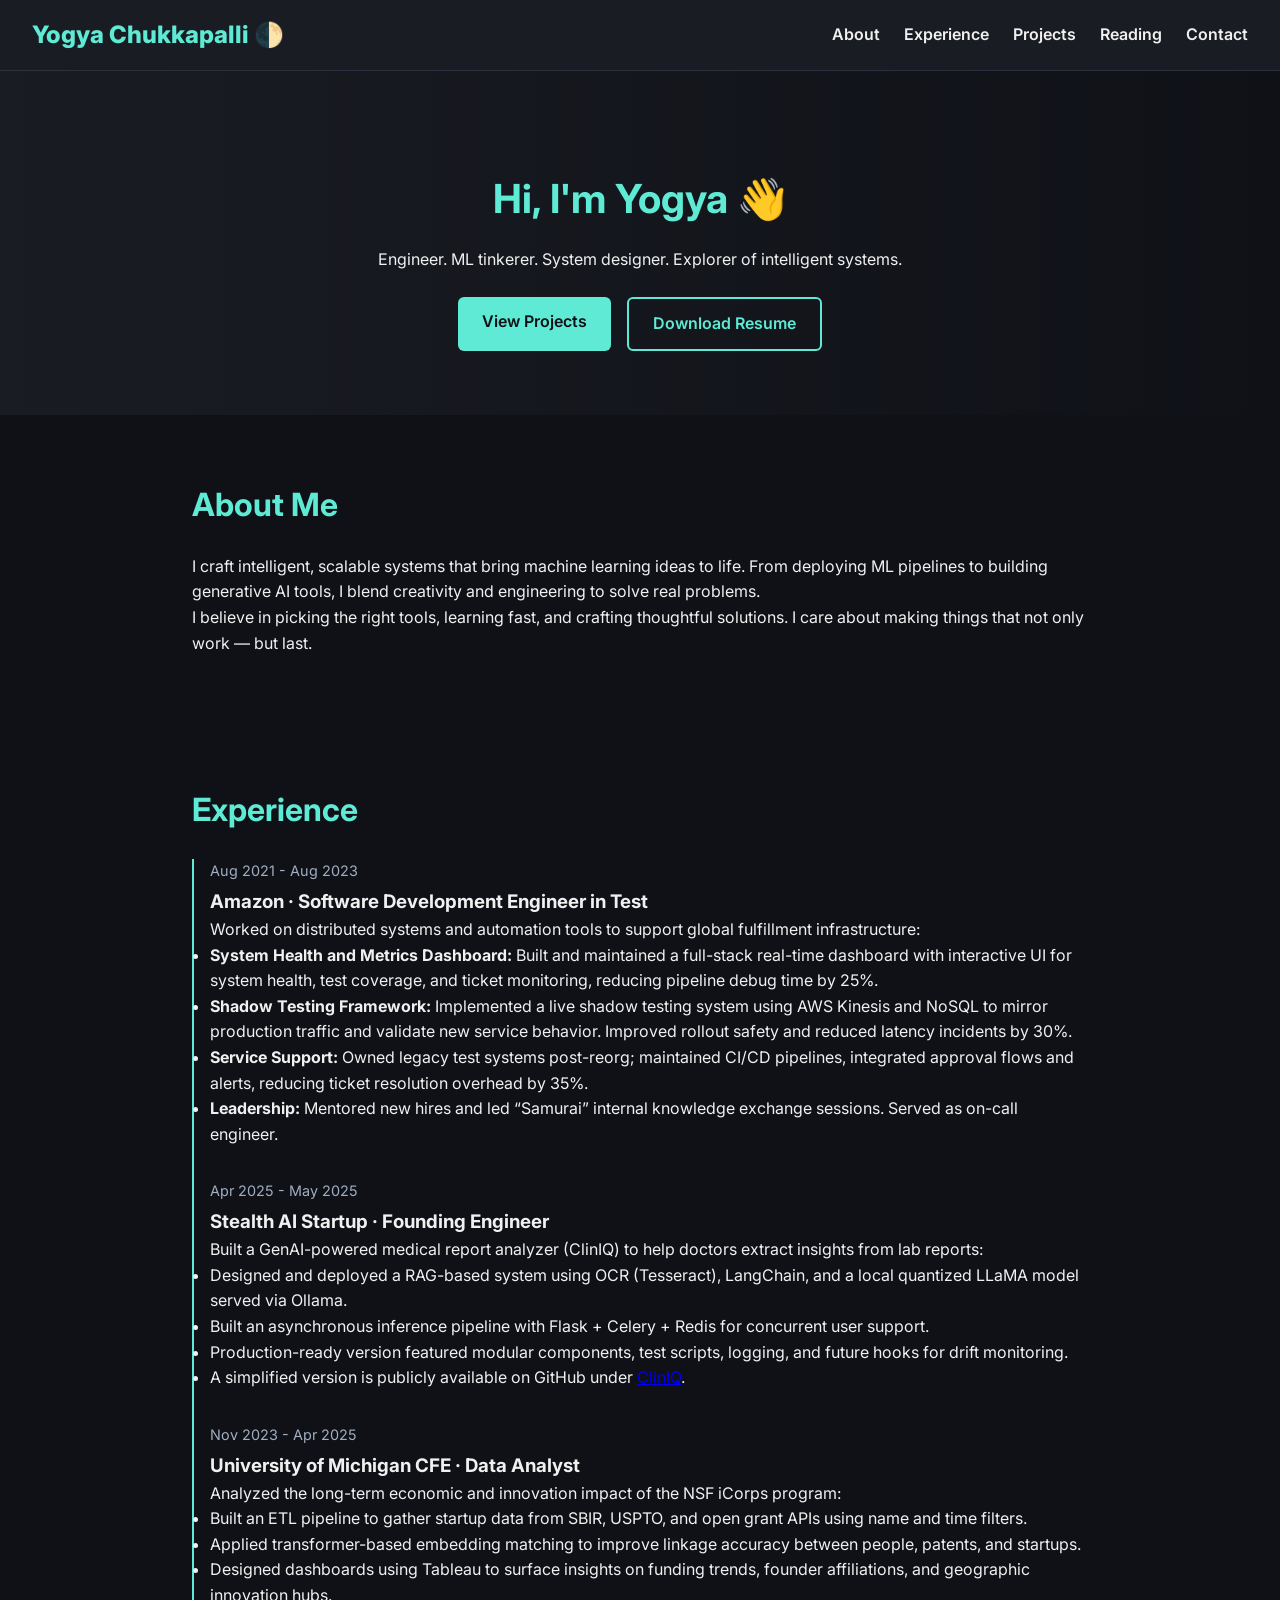
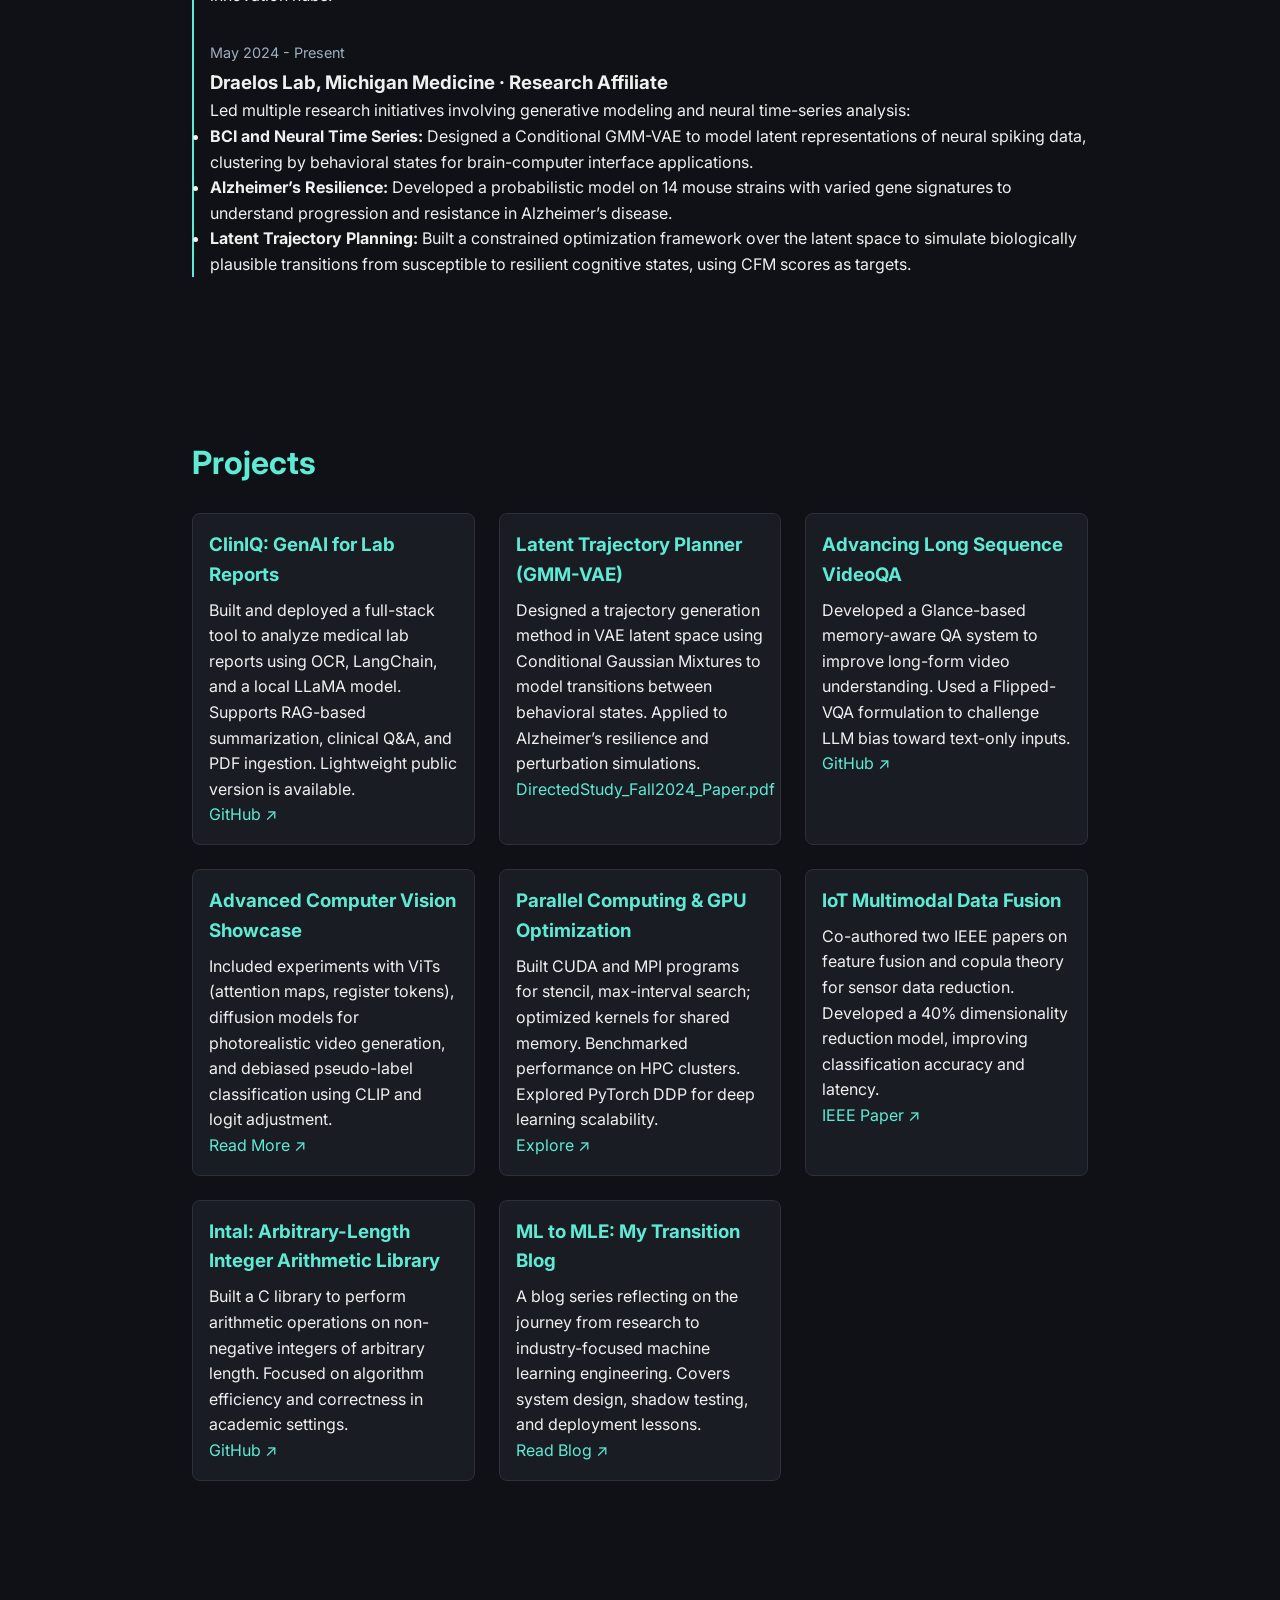
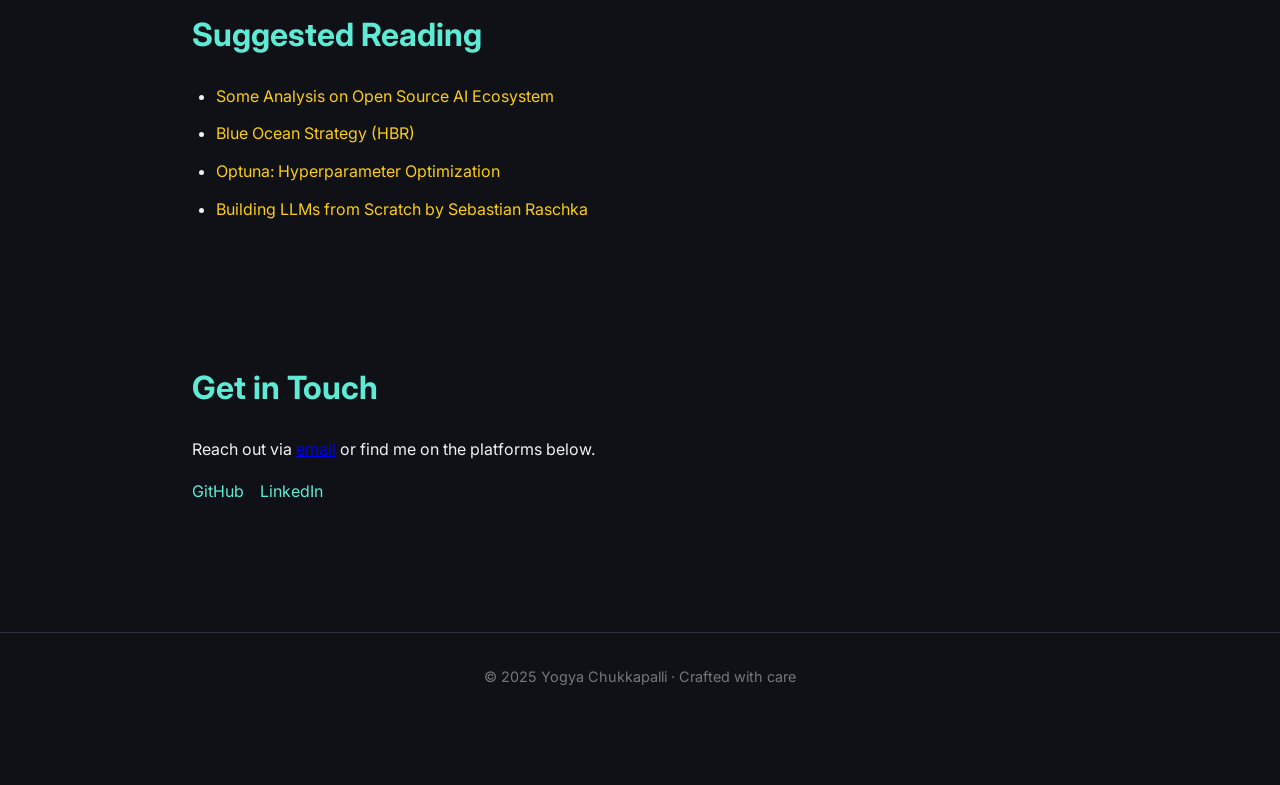
==== commit e4ba81d5: "updated links" ====
--- a/index.html
+++ b/index.html
@@ -10,7 +10,10 @@
 </head>
 <body>
   <nav class="navbar">
-    <div class="logo">Yogya Chukkapalli</div>
+    <div class="logo">Yogya Chukkapalli
+      <button id="theme-toggle" aria-label="Toggle theme">🌓</button>
+    </div>
+    
     <ul class="nav-links">
       <li><a href="#about">About</a></li>
       <li><a href="#experience">Experience</a></li>
@@ -131,7 +134,7 @@
     <div class="project-card">
       <h3>Intal: Arbitrary-Length Integer Arithmetic Library</h3>
       <p>Built a C library to perform arithmetic operations on non-negative integers of arbitrary length. Focused on algorithm efficiency and correctness in academic settings.</p>
-      <a href="#">GitHub ↗</a>
+      <a href="https://github.com/yogya-ch/Design-analysis-and-algorithms">GitHub ↗</a>
     </div>
 
     <div class="project-card">
@@ -160,7 +163,7 @@
     <p>Reach out via <a href="mailto:yogya@example.com">email</a> or find me on the platforms below.</p>
     <div class="social-icons">
       <a href="https://github.com/YogyaCh" target="_blank">GitHub</a>
-      <a href="https://www.linkedin.com/in/yogya-chukkapalli/" target="_blank">LinkedIn</a>
+      <a href="https://www.linkedin.com/in/yogya-chukkapalli-717018165/" target="_blank">LinkedIn</a>
     </div>
   </section>
 
--- a/style.css
+++ b/style.css
@@ -1,3 +1,24 @@
+/* Theme Variables */
+:root {
+  --bg-color: #0f1117;
+  --text-color: #f0f0f0;
+  --accent: #5eead4;
+  --card-bg: #1a1c23;
+  --border-color: #2e2e3e;
+  --hover-bg: #2dd4bf;
+  --hover-text: #ffffff;
+}
+
+body.light-theme {
+  --bg-color: #ffffff;
+  --text-color: #1a1c23;
+  --accent: #2563eb;
+  --card-bg: #f3f4f6;
+  --border-color: #e5e7eb;
+  --hover-bg: #e0e7ff;
+  --hover-text: #1a1c23;
+}
+
 /* Reset and base styles */
 * {
   margin: 0;
@@ -6,10 +27,18 @@
   scroll-behavior: smooth;
 }
 
+#theme-toggle {
+  background: none;
+  border: none;
+  font-size: 1.5rem;
+  cursor: pointer;
+  color: var(--accent);
+}
+
 body {
   font-family: 'Inter', sans-serif;
-  background-color: #0f1117;
-  color: #f0f0f0;
+  background-color: var(--bg-color);
+  color: var(--text-color);
   line-height: 1.6;
   padding-bottom: 4rem;
 }
@@ -19,18 +48,18 @@
   position: sticky;
   top: 0;
   z-index: 100;
-  background-color: #1a1c23;
+  background-color: var(--card-bg);
   padding: 1rem 2rem;
   display: flex;
   justify-content: space-between;
   align-items: center;
-  border-bottom: 1px solid #2e2e3e;
+  border-bottom: 1px solid var(--border-color);
 }
 
 .navbar .logo {
   font-weight: 800;
   font-size: 1.5rem;
-  color: #5eead4;
+  color: var(--accent);
 }
 
 .nav-links {
@@ -40,27 +69,27 @@
 }
 
 .nav-links a {
-  color: #f0f0f0;
+  color: var(--text-color);
   text-decoration: none;
   font-weight: 600;
   transition: color 0.2s;
 }
 
 .nav-links a:hover {
-  color: #5eead4;
+  color: var(--accent);
 }
 
 /* Hero Section */
 .hero {
   text-align: center;
   padding: 6rem 2rem 4rem;
-  background: linear-gradient(to right, #1e1e2e, #15151f);
+  background: linear-gradient(to right, var(--card-bg), var(--bg-color));
 }
 
 .hero h1 {
   font-size: 2.5rem;
   margin-bottom: 1rem;
-  color: #5eead4;
+  color: var(--accent);
 }
 
 .hero-buttons {
@@ -80,22 +109,22 @@
 }
 
 .button {
-  background-color: #5eead4;
-  color: #0f1117;
+  background-color: var(--accent);
+  color: var(--bg-color);
 }
 
 .button:hover {
-  background-color: #2dd4bf;
+  background-color: var(--hover-bg);
 }
 
 .button-outline {
-  border: 2px solid #5eead4;
-  color: #5eead4;
+  border: 2px solid var(--accent);
+  color: var(--accent);
 }
 
 .button-outline:hover {
-  background-color: #1a1c23;
-  color: #ffffff;
+  background-color: var(--card-bg);
+  color: var(--hover-text);
 }
 
 /* Section */
@@ -103,16 +132,18 @@
   padding: 4rem 2rem;
   max-width: 960px;
   margin: auto;
+  background-color: var(--bg-color);
+  color: var(--text-color);
 }
 
 .section h2 {
   font-size: 2rem;
   margin-bottom: 1.5rem;
-  color: #5eead4;
+  color: var(--accent);
 }
 
 .timeline {
-  border-left: 2px solid #5eead4;
+  border-left: 2px solid var(--accent);
   padding-left: 1rem;
 }
 
@@ -134,10 +165,10 @@
 }
 
 .project-card {
-  background-color: #1a1c23;
+  background-color: var(--card-bg);
   padding: 1rem;
   border-radius: 8px;
-  border: 1px solid #2e2e3e;
+  border: 1px solid var(--border-color);
   transition: transform 0.2s;
 }
 
@@ -147,11 +178,11 @@
 
 .project-card h3 {
   margin-bottom: 0.5rem;
-  color: #5eead4;
+  color: var(--accent);
 }
 
 .project-card a {
-  color: #5eead4;
+  color: var(--accent);
   text-decoration: none;
 }
 
@@ -180,7 +211,7 @@
 }
 
 .social-icons a {
-  color: #5eead4;
+  color: var(--accent);
   text-decoration: none;
 }
 
@@ -190,5 +221,5 @@
   font-size: 0.9rem;
   color: #777;
   padding: 2rem 0;
-  border-top: 1px solid #2e2e3e;
-}
+  border-top: 1px solid var(--border-color);
+}
